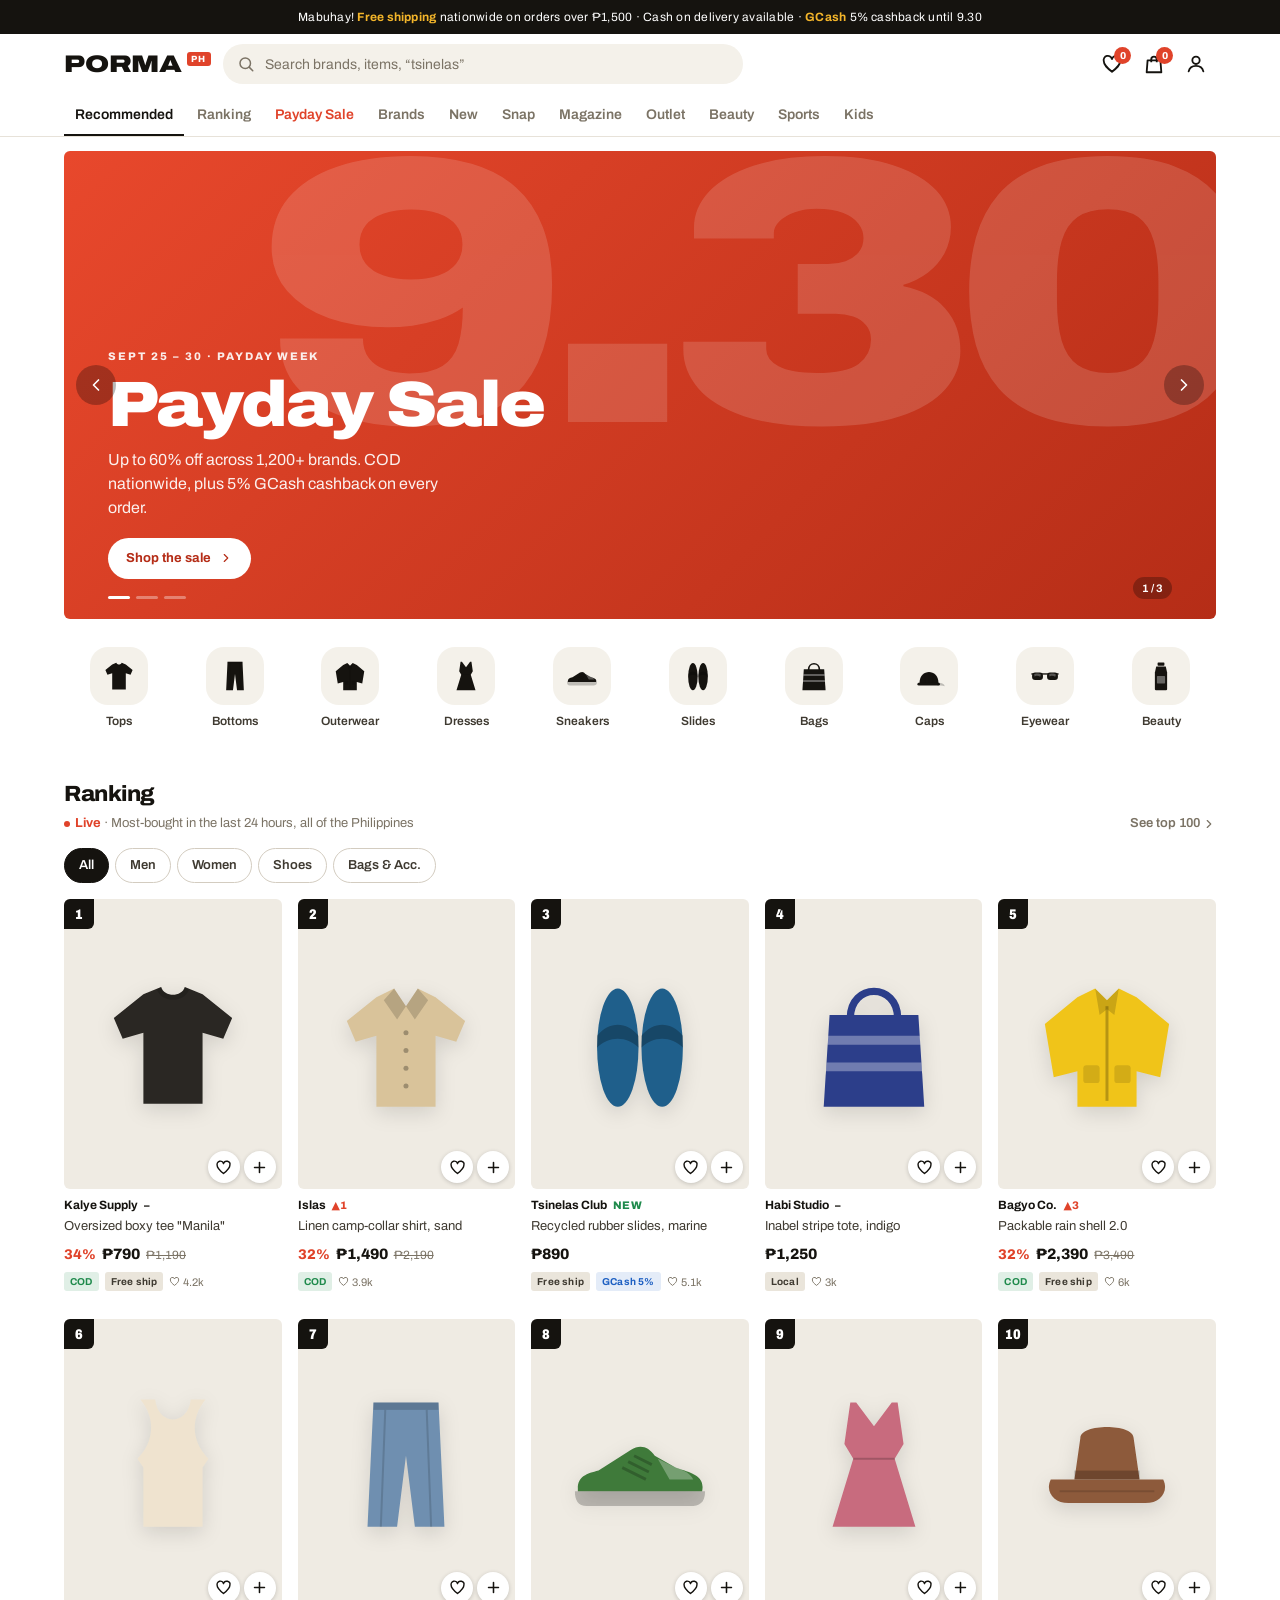
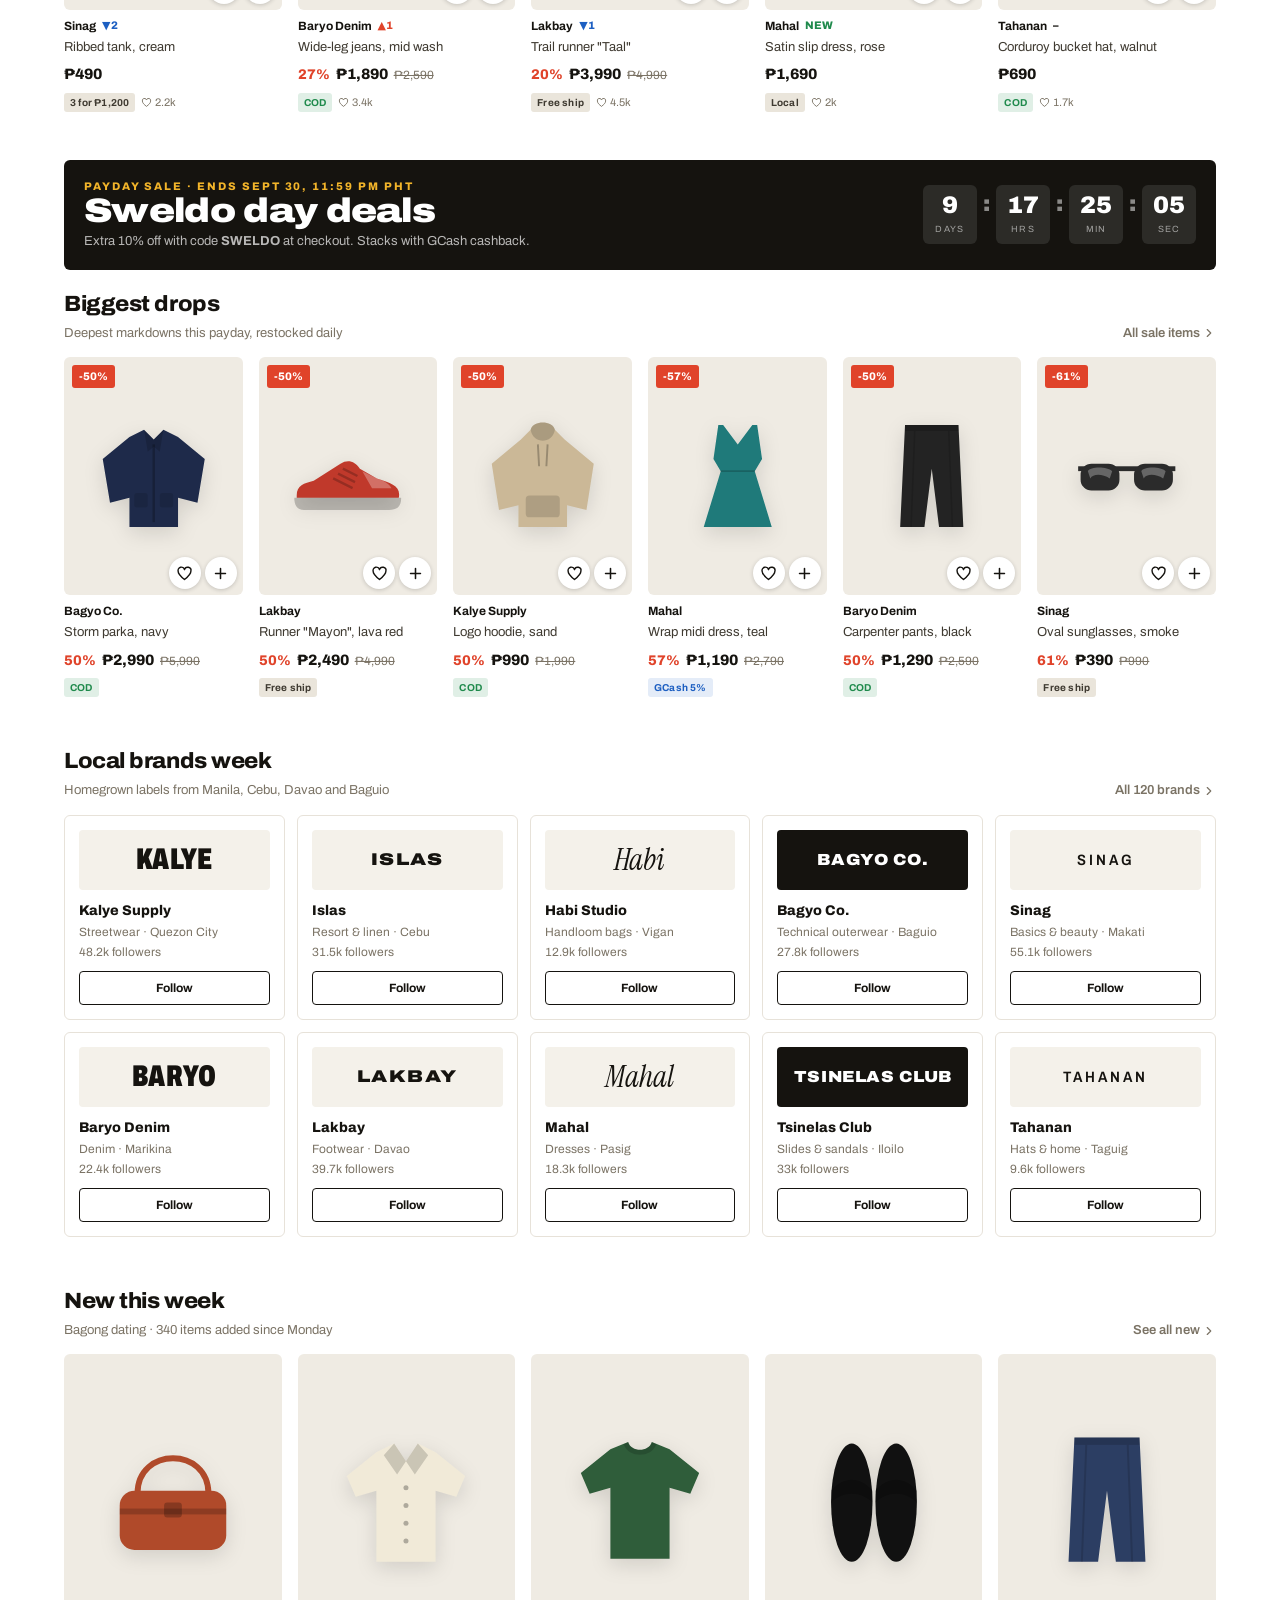
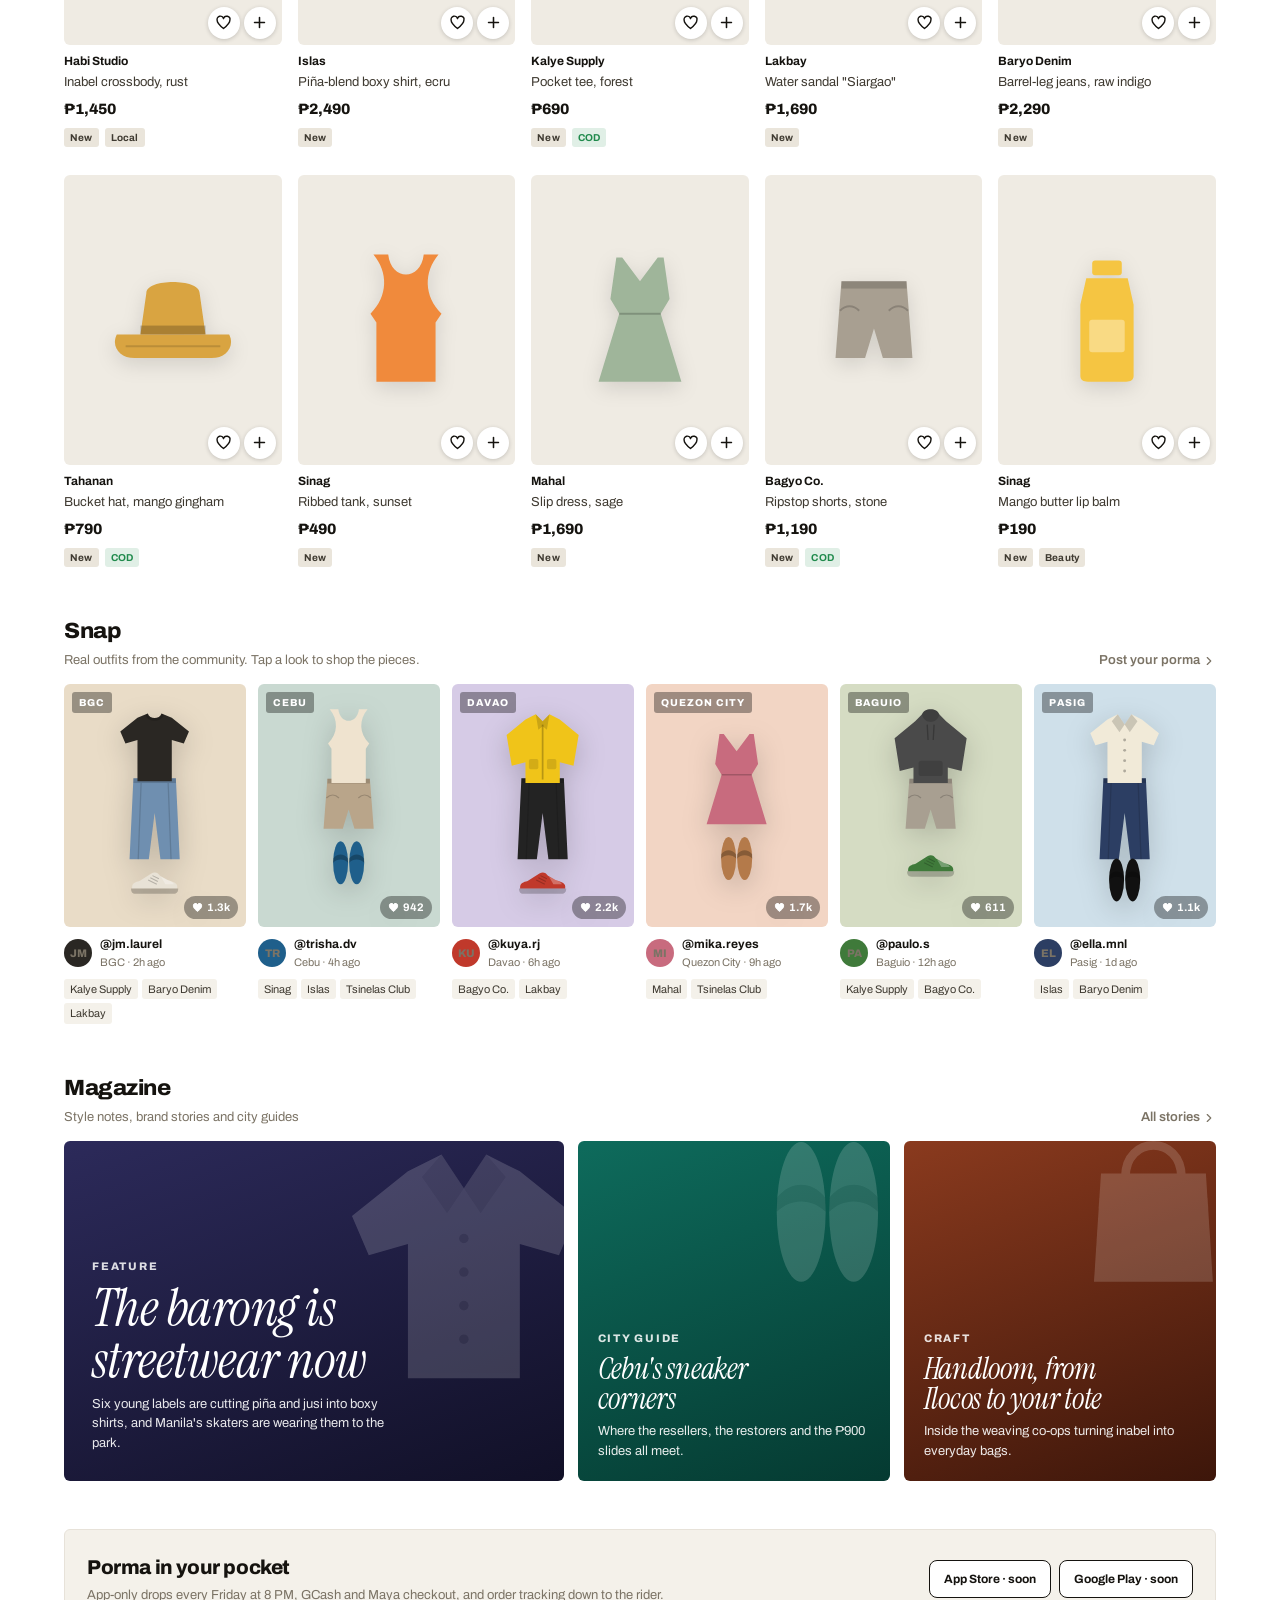
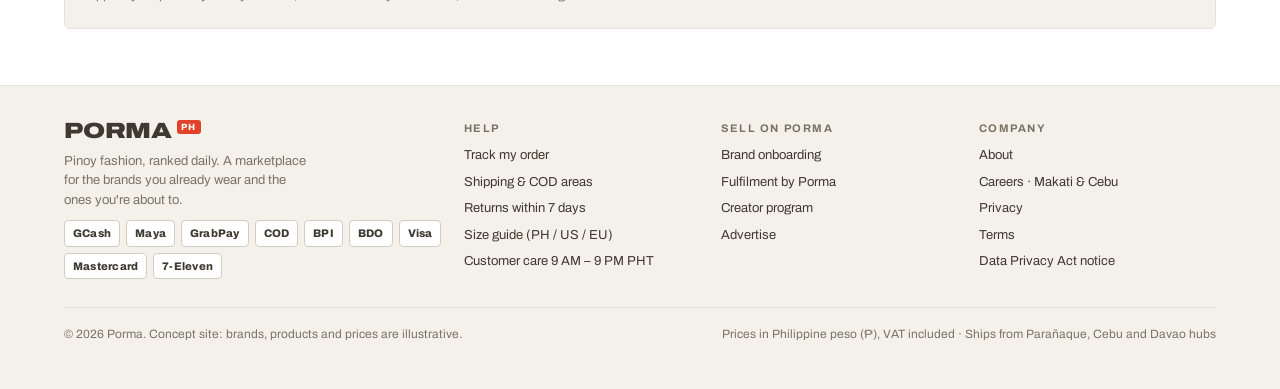
==== musinsa-ph/index.html @ c23445fd "Add Porma PH: Musinsa-style fashion marketplace concept for the Philippines Single-file static site " ====
<!doctype html>
<html lang="en">
<head>
<meta charset="utf-8">
<meta name="viewport" content="width=device-width, initial-scale=1, viewport-fit=cover">
<meta name="description" content="Porma PH: a Musinsa-style fashion marketplace concept for the Philippines. Rankings, payday sale, local brands, Snap community and magazine.">
<title>Porma PH</title>
<link rel="preconnect" href="https://fonts.googleapis.com">
<link rel="preconnect" href="https://fonts.gstatic.com" crossorigin>
<link rel="stylesheet" href="https://fonts.googleapis.com/css2?family=Archivo:ital,wdth,wght@0,62..125,100..900;1,62..125,100..900&family=Instrument+Serif:ital@0;1&display=swap">
<style>
:root{
  --ink:#15130f; --ink-2:#3f3a31; --muted:#7b7365; --line:#e7e2d9; --line-2:#d3ccc0;
  --paper:#ffffff; --surface:#f4f1ea; --surface-2:#eae5db; --tile:#efebe3;
  --accent:#e0432a; --accent-ink:#ffffff; --sun:#f3b52a; --sun-ink:#1a1405;
  --good:#1f8a4c; --link:#1d5fc2;
  --inv-bg:var(--ink); --inv-fg:var(--paper);
  --shadow:0 10px 30px rgba(21,19,15,.08);
  --radius:6px;
}
@media (prefers-color-scheme: dark){
  :root:not([data-theme="light"]){
    color-scheme:dark;
    --ink:#f1ece3; --ink-2:#cfc8bb; --muted:#9d9585; --line:#2b2823; --line-2:#3d3931;
    --paper:#121110; --surface:#1b1916; --surface-2:#26231d; --tile:#25221c;
    --accent:#ff6a50; --accent-ink:#1a0c08; --sun:#f6c14a; --sun-ink:#1a1405;
    --good:#4fc47f; --link:#8ab4ff;
    --shadow:0 10px 30px rgba(0,0,0,.45);
  }
}
:root[data-theme="dark"]{
  color-scheme:dark;
  --ink:#f1ece3; --ink-2:#cfc8bb; --muted:#9d9585; --line:#2b2823; --line-2:#3d3931;
  --paper:#121110; --surface:#1b1916; --surface-2:#26231d; --tile:#25221c;
  --accent:#ff6a50; --accent-ink:#1a0c08; --sun:#f6c14a; --sun-ink:#1a1405;
  --good:#4fc47f; --link:#8ab4ff;
  --shadow:0 10px 30px rgba(0,0,0,.45);
}
html{scroll-behavior:smooth}
@media (prefers-reduced-motion:reduce){html{scroll-behavior:auto}}
*{box-sizing:border-box}
body{margin:0;background:var(--paper);color:var(--ink);font-family:"Archivo",system-ui,-apple-system,"Segoe UI",Roboto,sans-serif;font-size:14px;line-height:1.5;-webkit-font-smoothing:antialiased;padding-bottom:76px}
@media (min-width:769px){body{padding-bottom:0}}
h1,h2,h3,h4{margin:0;text-wrap:balance}
p{margin:0}
a{color:inherit;text-decoration:none}
button{font:inherit;color:inherit;background:none;border:0;padding:0;cursor:pointer;text-align:inherit}
img,svg{max-width:100%}
:focus-visible{outline:2px solid var(--accent);outline-offset:2px}
.wrap{max-width:1200px;margin:0 auto;padding-inline:16px}
@media (min-width:769px){.wrap{padding-inline:24px}}
.sr{position:absolute;width:1px;height:1px;overflow:hidden;clip:rect(0 0 0 0);white-space:nowrap}
.num{font-variant-numeric:tabular-nums}

/* promo + header */
.promo{background:var(--inv-bg);color:var(--inv-fg);font-size:12px;letter-spacing:.02em;text-align:center;padding:8px 16px}
.promo b{color:var(--sun);font-weight:700}
.hdr{position:sticky;top:env(safe-area-inset-top,0px);z-index:50;background:var(--paper);border-bottom:1px solid var(--line)}
.hdr-row{display:flex;align-items:center;gap:12px;height:60px}
.logo{display:inline-flex;align-items:flex-start;gap:5px;font-weight:900;font-stretch:125%;font-size:24px;letter-spacing:-.01em;line-height:1;flex:0 0 auto}
.logo .ph{font-stretch:100%;font-weight:800;font-size:9px;letter-spacing:.16em;background:var(--accent);color:var(--accent-ink);padding:3px 4px 2px;border-radius:3px;line-height:1}
.search{position:relative;flex:1;min-width:0;display:flex;align-items:center;gap:8px;background:var(--surface);border-radius:999px;padding:0 14px;height:40px;max-width:520px;color:var(--muted)}
.search input{flex:1;width:0;border:0;background:transparent;font:inherit;color:var(--ink);min-width:0;outline:none}
.search input::placeholder{color:var(--muted)}
.sug{position:absolute;left:0;right:0;top:46px;background:var(--paper);border:1px solid var(--line);border-radius:12px;box-shadow:var(--shadow);padding:12px;color:var(--ink);z-index:60}
.sug h4{font-size:11px;letter-spacing:.12em;text-transform:uppercase;color:var(--muted);margin-bottom:8px}
.kw{display:flex;flex-wrap:wrap;gap:6px}
.kw button{border:1px solid var(--line-2);border-radius:999px;padding:5px 11px;font-size:12px;font-weight:600}
.kw button:hover{background:var(--surface)}
.hit{display:flex;align-items:center;gap:10px;padding:6px 4px;border-radius:6px;width:100%}
.hit:hover{background:var(--surface)}
.hit i{width:36px;height:36px;border-radius:4px;background:var(--tile);display:grid;place-items:center;flex:0 0 auto}
.hit i svg{width:26px;height:26px}
.hit b{font-size:12px;display:block}
.hit span{font-size:12px;color:var(--muted)}
.hit em{margin-left:auto;font-style:normal;font-weight:800;font-size:13px}
.icons{margin-left:auto;display:flex;gap:2px;flex:0 0 auto}
@media (max-width:480px){.hdr-row{gap:10px}.icon-btn{width:36px}.hide-sm{display:none}}
.icon-btn{position:relative;width:40px;height:40px;display:grid;place-items:center;border-radius:50%}
.icon-btn:hover{background:var(--surface)}
.icon-btn svg{width:22px;height:22px}
.badge{position:absolute;top:3px;right:1px;min-width:17px;height:17px;padding:0 4px;border-radius:9px;background:var(--accent);color:var(--accent-ink);font-size:10px;font-weight:800;display:grid;place-items:center;line-height:1}
.tabs{display:flex;gap:2px;overflow-x:auto;scrollbar-width:none;-webkit-overflow-scrolling:touch;margin-inline:-16px;padding-inline:16px}
.tabs::-webkit-scrollbar{display:none}
.tab{flex:0 0 auto;padding:10px 11px 9px;font-weight:600;font-size:14px;color:var(--muted);border-bottom:2px solid transparent;white-space:nowrap}
.tab:hover{color:var(--ink)}
.tab.on{color:var(--ink);border-color:var(--ink)}
.tab.hot{color:var(--accent)}

/* hero */
.hero{position:relative;overflow:hidden;border-radius:var(--radius);margin-top:14px;aspect-ratio:16/6.5;max-width:100%;background:var(--surface)}
@media (max-width:768px){.hero{aspect-ratio:4/4.6;border-radius:0;margin-inline:-16px;max-width:calc(100% + 32px);margin-top:0}}
.slides{display:flex;height:100%;transition:transform .6s cubic-bezier(.2,.7,.2,1)}
.slide{flex:0 0 100%;position:relative;display:flex;flex-direction:column;justify-content:flex-end;padding:28px;overflow:hidden}
@media (min-width:769px){.slide{padding:40px 44px}}
.slide .eyebrow{font-size:11px;font-weight:800;letter-spacing:.18em;text-transform:uppercase;margin-bottom:10px;opacity:.9}
.slide h2{font-size:clamp(34px,7vw,64px);font-weight:900;font-stretch:112%;letter-spacing:-.03em;line-height:.95;max-width:12ch}
.slide p{margin-top:12px;font-size:clamp(13px,1.6vw,16px);max-width:38ch;opacity:.92}
.slide .cta{display:inline-flex;align-items:center;gap:8px;margin-top:18px;padding:11px 18px;border-radius:999px;font-weight:700;font-size:13px;width:max-content}
.slide .big{position:absolute;right:-.06em;top:-.12em;font-size:clamp(150px,34vw,380px);font-weight:900;font-stretch:125%;letter-spacing:-.06em;line-height:1;opacity:.14;pointer-events:none;user-select:none}
.slide .art{position:absolute;right:-6%;top:50%;transform:translateY(-50%);width:min(52%,420px);opacity:.18;pointer-events:none}
.s1{background:linear-gradient(135deg,#e8482c,#b52d17);color:#fff}
.s1 .cta{background:#fff;color:#b52d17}
.s2{background:linear-gradient(135deg,#123f4d,#071c25);color:#eef6f7}
.s2 .cta{background:#f3b52a;color:#1a1405}
.s3{background:linear-gradient(135deg,#f6bd38,#e9a614);color:#1a1405}
.s3 .cta{background:#1a1405;color:#f6bd38}
.dots{position:absolute;left:28px;bottom:14px;display:flex;gap:6px}
@media (min-width:769px){.dots{left:44px;bottom:20px}}
.dot{width:22px;height:3px;border-radius:2px;background:currentColor;opacity:.35}
.dot.on{opacity:1}
.hero .arrow{position:absolute;top:50%;transform:translateY(-50%);width:40px;height:40px;border-radius:50%;background:rgba(0,0,0,.28);color:#fff;display:none;place-items:center}
.hero .arrow.l{left:12px}.hero .arrow.r{right:12px}
@media (min-width:769px){.hero .arrow{display:grid}}
.counter{position:absolute;right:16px;bottom:14px;font-size:11px;font-weight:700;padding:3px 9px;border-radius:999px;background:rgba(0,0,0,.28);color:#fff}
@media (min-width:769px){.counter{right:44px;bottom:20px}}

/* quick menu */
.quick{display:grid;grid-template-columns:repeat(5,1fr);gap:14px 6px;margin-top:22px;list-style:none;padding:0}
@media (min-width:769px){.quick{grid-template-columns:repeat(10,1fr);margin-top:28px}}
.q{display:flex;flex-direction:column;align-items:center;gap:7px;font-size:12px;font-weight:600;color:var(--ink-2)}
.q i{width:58px;height:58px;border-radius:18px;background:var(--surface);display:grid;place-items:center;color:var(--ink);transition:transform .15s}
.q:hover i{transform:translateY(-2px);background:var(--surface-2)}
.q svg{width:34px;height:34px}

/* sections */
.sec{margin-top:48px;scroll-margin-top:112px}
.sec-h{display:flex;align-items:flex-end;justify-content:space-between;gap:12px;margin-bottom:14px}
.sec-h h2{font-size:22px;font-weight:800;letter-spacing:-.02em;font-stretch:105%}
.sec-h p{margin-top:3px;color:var(--muted);font-size:13px}
.sec-h p .live{display:inline-flex;align-items:center;gap:5px;color:var(--accent);font-weight:700}
.sec-h p .live::before{content:"";width:6px;height:6px;border-radius:50%;background:var(--accent)}
.more{font-size:13px;font-weight:600;color:var(--muted);display:inline-flex;align-items:center;gap:2px;white-space:nowrap}
.more:hover{color:var(--ink)}
.chips{display:flex;gap:6px;overflow-x:auto;scrollbar-width:none;margin-bottom:16px;margin-inline:-16px;padding-inline:16px}
.chips::-webkit-scrollbar{display:none}
.chip{flex:0 0 auto;padding:7px 14px;border:1px solid var(--line-2);border-radius:999px;font-size:13px;font-weight:600;color:var(--ink-2)}
.chip.on{background:var(--ink);color:var(--paper);border-color:var(--ink)}

/* product cards */
.grid{display:grid;grid-template-columns:repeat(2,1fr);gap:22px 12px}
@media (min-width:600px){.grid{grid-template-columns:repeat(3,1fr)}}
@media (min-width:900px){.grid{grid-template-columns:repeat(5,1fr);gap:28px 16px}}
.row{display:flex;gap:12px;overflow-x:auto;scrollbar-width:none;margin-inline:-16px;padding-inline:16px;scroll-snap-type:x mandatory;padding-bottom:4px}
.row::-webkit-scrollbar{display:none}
.row .card{flex:0 0 46%;scroll-snap-align:start}
@media (min-width:600px){.row .card{flex-basis:31%}}
@media (min-width:900px){.row{display:grid;grid-template-columns:repeat(6,1fr);gap:28px 16px;margin:0;padding:0;overflow:visible}.row .card{flex:auto}}
.card{position:relative;display:flex;flex-direction:column;gap:7px;min-width:0}
.thumb{position:relative;aspect-ratio:3/4;max-width:100%;border-radius:var(--radius);background:var(--tile);overflow:hidden;display:grid;place-items:center}
.thumb>svg{width:68%;height:68%;overflow:visible;filter:drop-shadow(0 6px 10px rgba(0,0,0,.12))}
.rank{position:absolute;left:0;top:0;background:var(--ink);color:var(--paper);font-weight:900;font-stretch:80%;font-size:14px;width:30px;height:30px;display:grid;place-items:center;border-bottom-right-radius:var(--radius);z-index:1}
.thumb .acts{position:absolute;right:6px;bottom:6px;display:flex;gap:4px}
.thumb .acts button{width:32px;height:32px;display:grid;place-items:center;border-radius:50%;background:var(--paper);color:var(--ink);box-shadow:0 1px 4px rgba(0,0,0,.18)}
.thumb .acts svg{width:17px;height:17px}
.thumb .acts button.on{color:var(--accent)}
.thumb .acts button.on{--hf:currentColor}
.sale-badge{position:absolute;left:8px;top:8px;background:var(--accent);color:var(--accent-ink);font-size:11px;font-weight:800;padding:3px 7px;border-radius:3px}
.brand{font-size:12px;font-weight:700;display:flex;align-items:center;gap:6px}
.delta{font-size:11px;font-weight:800;letter-spacing:.02em}
.delta.up{color:var(--accent)}.delta.dn{color:var(--link)}.delta.new{color:var(--good)}
.pname{font-size:13px;color:var(--ink-2);line-height:1.35;display:-webkit-box;-webkit-line-clamp:2;-webkit-box-orient:vertical;overflow:hidden;margin-top:-3px}
.price{display:flex;align-items:baseline;gap:6px;flex-wrap:wrap}
.price .off{color:var(--accent);font-weight:800;font-size:14px}
.price .now{font-weight:800;font-size:15px}
.price .was{color:var(--muted);text-decoration:line-through;font-size:12px}
.meta{display:flex;align-items:center;gap:6px;flex-wrap:wrap}
.tag{font-size:10px;font-weight:700;padding:2px 6px;border-radius:3px;background:var(--surface-2);color:var(--ink-2);letter-spacing:.02em}
.tag.cod{background:color-mix(in srgb,var(--good) 14%,var(--paper));color:var(--good)}
.tag.gc{background:color-mix(in srgb,var(--link) 12%,var(--paper));color:var(--link)}
.likes{font-size:11px;color:var(--muted);display:inline-flex;align-items:center;gap:3px}
.likes svg{width:11px;height:11px}

/* payday strip */
.pay{background:var(--inv-bg);color:var(--inv-fg);border-radius:var(--radius);padding:18px 20px;display:flex;flex-wrap:wrap;align-items:center;gap:14px 28px;margin-bottom:18px}
.pay .kicker{font-size:11px;font-weight:800;letter-spacing:.18em;text-transform:uppercase;color:var(--sun)}
.pay h2{font-size:clamp(26px,4vw,34px);font-weight:900;font-stretch:118%;letter-spacing:-.02em;line-height:1}
.pay p{color:color-mix(in srgb,var(--inv-fg) 70%,var(--inv-bg));font-size:13px;margin-top:4px}
.cd{display:flex;gap:6px;margin-left:auto;align-items:flex-start}
.cd div{min-width:54px;text-align:center;background:color-mix(in srgb,var(--inv-fg) 10%,var(--inv-bg));border-radius:6px;padding:8px 4px 6px}
.cd b{display:block;font-size:24px;font-weight:900;font-variant-numeric:tabular-nums;line-height:1}
.cd span{font-size:9px;letter-spacing:.14em;text-transform:uppercase;color:color-mix(in srgb,var(--inv-fg) 60%,var(--inv-bg))}
.cd i{font-style:normal;font-size:22px;font-weight:900;line-height:38px;opacity:.5}

/* brands */
.brands{display:grid;grid-template-columns:repeat(2,1fr);gap:12px}
@media (min-width:600px){.brands{grid-template-columns:repeat(3,1fr)}}
@media (min-width:900px){.brands{grid-template-columns:repeat(5,1fr)}}
.bcard{border:1px solid var(--line);border-radius:var(--radius);padding:14px;display:flex;flex-direction:column;gap:10px;min-width:0}
.mark{height:60px;display:flex;align-items:center;justify-content:center;background:var(--surface);border-radius:4px;font-size:20px;font-weight:900;letter-spacing:-.01em;overflow:hidden;padding:0 8px;white-space:nowrap}
.mark.wide{font-stretch:125%;letter-spacing:.08em;font-size:17px}
.mark.narrow{font-stretch:68%;font-size:30px;letter-spacing:.01em}
.mark.serif{font-family:"Instrument Serif",Georgia,serif;font-style:italic;font-weight:400;font-size:30px;letter-spacing:0}
.mark.mono{font-stretch:88%;font-weight:600;font-size:15px;letter-spacing:.2em;text-transform:uppercase}
.mark.box{background:var(--ink);color:var(--paper);font-stretch:110%;font-size:16px;letter-spacing:.04em}
.bcard h3{font-size:14px;font-weight:800}
.bcard p{font-size:12px;color:var(--muted);margin-top:2px}
.follow{border:1px solid var(--ink);border-radius:4px;padding:7px 0;font-weight:700;font-size:12px;text-align:center;margin-top:auto}
.follow.on{background:var(--ink);color:var(--paper)}

/* snap */
.snaps{display:flex;gap:12px;overflow-x:auto;scrollbar-width:none;margin-inline:-16px;padding-inline:16px;scroll-snap-type:x mandatory;padding-bottom:4px}
.snaps::-webkit-scrollbar{display:none}
.snap{flex:0 0 58%;scroll-snap-align:start;display:flex;flex-direction:column;gap:8px;min-width:0}
@media (min-width:600px){.snap{flex-basis:31%}}
@media (min-width:900px){.snaps{display:grid;grid-template-columns:repeat(6,1fr);overflow:visible;margin:0;padding:0}.snap{flex:auto}}
.look{aspect-ratio:3/4;max-width:100%;border-radius:var(--radius);display:grid;place-items:center;position:relative;overflow:hidden}
.look svg{height:84%;width:auto;filter:drop-shadow(0 8px 14px rgba(0,0,0,.18))}
.look .city{position:absolute;left:8px;top:8px;font-size:10px;font-weight:800;letter-spacing:.1em;text-transform:uppercase;padding:3px 7px;border-radius:3px;background:rgba(0,0,0,.35);color:#fff}
.look .hearts{position:absolute;right:8px;bottom:8px;font-size:11px;font-weight:700;padding:3px 8px;border-radius:999px;background:rgba(0,0,0,.35);color:#fff;display:inline-flex;align-items:center;gap:4px}
.look .hearts{--hf:#fff}
.look .hearts svg{width:11px;height:11px}
.who{display:flex;align-items:center;gap:8px;font-size:12px;min-width:0}
.who b{display:block;font-size:12px;white-space:nowrap;overflow:hidden;text-overflow:ellipsis}
.who span{color:var(--muted);font-size:11px}
.avatar{width:28px;height:28px;border-radius:50%;display:grid;place-items:center;font-weight:800;font-size:11px;color:#fff;flex:0 0 auto}
.wear{font-size:11px;color:var(--ink-2);display:flex;flex-wrap:wrap;gap:4px}
.wear span{background:var(--surface);padding:2px 6px;border-radius:3px}

/* magazine */
.mag{display:grid;gap:14px}
@media (min-width:769px){.mag{grid-template-columns:1.6fr 1fr 1fr}}
.story{position:relative;border-radius:var(--radius);overflow:hidden;min-height:230px;display:flex;flex-direction:column;justify-content:flex-end;padding:20px;color:#fff;isolation:isolate}
@media (min-width:769px){.story.lead{min-height:340px;padding:28px}}
.story .kicker{font-size:11px;letter-spacing:.16em;text-transform:uppercase;font-weight:800;opacity:.85;margin-bottom:8px}
.story h3{font-family:"Instrument Serif",Georgia,serif;font-weight:400;font-style:italic;font-size:30px;line-height:1;letter-spacing:-.01em;max-width:16ch}
.story.lead h3{font-size:clamp(34px,4.4vw,52px)}
.story p{margin-top:8px;font-size:13px;opacity:.9;max-width:44ch}
.story .art{position:absolute;right:-8%;top:-6%;width:56%;opacity:.16;z-index:-1}
.m1{background:linear-gradient(160deg,#2c2a5a,#111027)}
.m2{background:linear-gradient(160deg,#0e6b5c,#053a31)}
.m3{background:linear-gradient(160deg,#8a3a1e,#3d160a)}

/* app strip */
.app{margin-top:48px;border:1px solid var(--line);border-radius:var(--radius);padding:22px;display:flex;flex-wrap:wrap;align-items:center;gap:16px 28px;background:var(--surface)}
.app h2{font-size:20px;font-weight:800;letter-spacing:-.02em}
.app p{color:var(--muted);font-size:13px;margin-top:4px}
.app .stores{display:flex;gap:8px;margin-left:auto;flex-wrap:wrap}
.store{border:1px solid var(--ink);border-radius:8px;padding:9px 14px;font-weight:700;font-size:12px;display:inline-flex;align-items:center;gap:8px;background:var(--paper)}

/* footer */
footer{margin-top:56px;border-top:1px solid var(--line);background:var(--surface);padding-block:34px 44px;font-size:13px;color:var(--ink-2)}
.f-grid{display:grid;gap:26px 20px;grid-template-columns:1fr 1fr}
@media (min-width:769px){.f-grid{grid-template-columns:1.6fr 1fr 1fr 1fr}}
.f-grid h4{font-size:11px;letter-spacing:.14em;text-transform:uppercase;color:var(--muted);margin-bottom:10px}
.f-grid ul{list-style:none;margin:0;padding:0;display:flex;flex-direction:column;gap:7px}
.f-grid a:hover{text-decoration:underline}
.f-about{grid-column:1/-1}
@media (min-width:769px){.f-about{grid-column:auto}}
.f-about .logo{font-size:22px;margin-bottom:10px}
.f-about p{max-width:36ch;color:var(--muted)}
.pms{display:flex;flex-wrap:wrap;gap:6px;margin-top:10px}
.pm{border:1px solid var(--line-2);border-radius:4px;padding:4px 8px;font-size:11px;font-weight:800;background:var(--paper);letter-spacing:.02em}
.legal{margin-top:28px;padding-top:16px;border-top:1px solid var(--line);color:var(--muted);font-size:12px;line-height:1.7;display:flex;flex-wrap:wrap;gap:6px 18px;justify-content:space-between}

/* mobile tab bar + toast */
.tabbar{position:fixed;left:0;right:0;bottom:0;z-index:60;background:var(--paper);border-top:1px solid var(--line);display:grid;grid-template-columns:repeat(5,1fr);padding-bottom:env(safe-area-inset-bottom,0px)}
.tabbar a{display:flex;flex-direction:column;align-items:center;gap:3px;padding:9px 0 7px;font-size:10px;font-weight:600;color:var(--muted)}
.tabbar a.on{color:var(--ink)}
.tabbar svg{width:22px;height:22px}
@media (min-width:769px){.tabbar{display:none}}
.toast{position:fixed;left:50%;bottom:calc(88px + env(safe-area-inset-bottom,0px));transform:translate(-50%,10px);background:var(--inv-bg);color:var(--inv-fg);padding:10px 16px;border-radius:999px;font-size:13px;font-weight:600;opacity:0;transition:opacity .25s,transform .25s;pointer-events:none;z-index:70;white-space:nowrap;max-width:calc(100vw - 32px)}
.toast.show{opacity:1;transform:translate(-50%,0)}
@media (min-width:769px){.toast{bottom:32px}}
@media (prefers-reduced-motion:reduce){.slides,.toast,.q i{transition:none}}
</style>
</head>
<body>
<svg width="0" height="0" style="position:absolute" aria-hidden="true">
  <symbol id="s-tee" viewBox="0 0 100 100"><path fill="currentColor" d="M30 16 L42 11 C44 18 56 18 58 11 L70 16 L90 32 L84 46 L70 42 L70 90 L30 90 L30 42 L16 46 L10 32 Z"/><path fill="rgba(0,0,0,.16)" d="M42 11 C44 18 56 18 58 11 L61 12.5 C58 22 42 22 39 12.5 Z"/></symbol>
  <symbol id="s-tank" viewBox="0 0 100 100"><path fill="currentColor" d="M28 6 L38 6 C40 24 60 24 62 6 L72 6 C62 18 62 34 74 46 L70 52 L70 92 L30 92 L30 52 L26 46 C38 34 38 18 28 6 Z"/></symbol>
  <symbol id="s-shirt" viewBox="0 0 100 100"><path fill="currentColor" d="M30 18 L42 12 L50 24 L58 12 L70 18 L90 34 L84 48 L70 44 L70 92 L30 92 L30 44 L16 48 L10 34 Z"/><path fill="rgba(0,0,0,.16)" d="M42 12 L50 24 L44 33 L35 20 Z M58 12 L50 24 L56 33 L65 20 Z"/><g fill="rgba(0,0,0,.28)"><circle cx="50" cy="42" r="1.7"/><circle cx="50" cy="54" r="1.7"/><circle cx="50" cy="66" r="1.7"/><circle cx="50" cy="78" r="1.7"/></g></symbol>
  <symbol id="s-hoodie" viewBox="0 0 100 100"><path fill="currentColor" d="M32 20 L40 12 C42 4 58 4 60 12 L68 20 L92 40 L86 78 L70 74 L70 92 L30 92 L30 74 L14 78 L8 40 Z"/><path fill="rgba(0,0,0,.16)" d="M40 12 C42 4 58 4 60 12 C58 24 42 24 40 12 Z"/><rect fill="rgba(0,0,0,.14)" x="36" y="66" width="28" height="18" rx="3"/><path stroke="rgba(0,0,0,.25)" stroke-width="1.6" fill="none" d="M46 24 L47 42 M54 24 L53 42"/></symbol>
  <symbol id="s-jacket" viewBox="0 0 100 100"><path fill="currentColor" d="M30 18 L42 12 L50 20 L58 12 L70 18 L92 36 L86 72 L70 68 L70 92 L30 92 L30 68 L14 72 L8 36 Z"/><path fill="rgba(0,0,0,.16)" d="M42 12 L50 20 L58 12 L55 30 L50 26 L45 30 Z"/><rect fill="rgba(0,0,0,.24)" x="49" y="24" width="2" height="64"/><rect fill="rgba(0,0,0,.12)" x="34" y="64" width="11" height="12" rx="2"/><rect fill="rgba(0,0,0,.12)" x="55" y="64" width="11" height="12" rx="2"/></symbol>
  <symbol id="s-pants" viewBox="0 0 100 100"><path fill="currentColor" d="M28 8 L72 8 L76 92 L56 92 L50 44 L44 92 L24 92 Z"/><rect fill="rgba(0,0,0,.16)" x="28" y="8" width="44" height="5"/><path stroke="rgba(0,0,0,.14)" stroke-width="1.4" fill="none" d="M36 13 L33 92 M64 13 L67 92"/></symbol>
  <symbol id="s-shorts" viewBox="0 0 100 100"><path fill="currentColor" d="M28 24 L72 24 L76 76 L56 76 L50 56 L44 76 L24 76 Z"/><rect fill="rgba(0,0,0,.16)" x="28" y="24" width="44" height="5"/><path stroke="rgba(0,0,0,.18)" stroke-width="1.4" fill="none" d="M27 44 C31 40 36 40 40 44 M73 44 C69 40 64 40 60 44"/></symbol>
  <symbol id="s-dress" viewBox="0 0 100 100"><path fill="currentColor" d="M34 8 L38 8 L50 24 L62 8 L66 8 L70 36 L64 46 L78 92 L22 92 L36 46 L30 36 Z"/><path stroke="rgba(0,0,0,.2)" stroke-width="1.4" fill="none" d="M36 46 L64 46"/></symbol>
  <symbol id="s-sneaker" viewBox="0 0 100 100"><path fill="currentColor" d="M8 66 C8 58 14 56 22 54 L44 40 C50 36 56 38 60 44 L74 52 C86 56 94 58 92 68 L8 68 Z"/><path fill="rgba(0,0,0,.22)" d="M6 68 L94 68 C94 76 90 78 84 78 L14 78 C8 78 6 74 6 68 Z"/><path stroke="rgba(0,0,0,.22)" stroke-width="2" fill="none" d="M46 44 L58 50 M42 48 L56 55 M38 52 L54 60"/><path fill="rgba(255,255,255,.28)" d="M62 46 L74 52 C80 54 84 56 86 60 L70 60 Z"/></symbol>
  <symbol id="s-slides" viewBox="0 0 100 100"><ellipse fill="currentColor" cx="35" cy="52" rx="14" ry="40"/><ellipse fill="currentColor" cx="65" cy="52" rx="14" ry="40"/><path fill="rgba(0,0,0,.26)" d="M21 44 C29 34 41 34 49 44 L49 52 C41 44 29 44 21 52 Z M51 44 C59 34 71 34 79 44 L79 52 C71 44 59 44 51 52 Z"/></symbol>
  <symbol id="s-cap" viewBox="0 0 100 100"><path fill="currentColor" d="M22 72 C22 48 36 38 50 38 C64 38 78 48 78 72 Z"/><rect fill="currentColor" x="16" y="70" width="66" height="8" rx="4"/><path fill="rgba(0,0,0,.22)" d="M76 70 C88 70 96 74 96 80 C88 78 82 78 74 78 Z"/><path stroke="rgba(0,0,0,.16)" stroke-width="1.4" fill="none" d="M50 38 L50 70 M36 42 L40 70 M64 42 L60 70"/></symbol>
  <symbol id="s-bucket" viewBox="0 0 100 100"><path fill="currentColor" d="M32 32 C32 22 68 22 68 32 L72 60 L28 60 Z"/><path fill="currentColor" d="M12 60 L88 60 C92 68 86 76 76 76 L24 76 C14 76 8 68 12 60 Z"/><rect fill="rgba(0,0,0,.22)" x="28" y="54" width="44" height="6"/><path stroke="rgba(0,0,0,.14)" stroke-width="1.4" fill="none" d="M18 68 L82 68"/></symbol>
  <symbol id="s-tote" viewBox="0 0 100 100"><path stroke="currentColor" stroke-width="5" fill="none" d="M34 32 C34 8 66 8 66 32"/><path fill="currentColor" d="M20 30 L80 30 L84 92 L16 92 Z"/><path fill="rgba(255,255,255,.32)" d="M19 44 L81 44 L81.5 50 L18.5 50 Z M18 62 L82 62 L82.5 68 L17.5 68 Z"/></symbol>
  <symbol id="s-sling" viewBox="0 0 100 100"><path stroke="currentColor" stroke-width="4" fill="none" d="M26 46 C26 14 74 14 74 46"/><rect fill="currentColor" x="14" y="44" width="72" height="40" rx="10"/><rect fill="rgba(0,0,0,.2)" x="14" y="56" width="72" height="4"/><rect fill="rgba(0,0,0,.24)" x="44" y="52" width="12" height="10" rx="2"/></symbol>
  <symbol id="s-shades" viewBox="0 0 100 100"><rect fill="currentColor" x="10" y="42" width="80" height="4"/><rect fill="currentColor" x="12" y="40" width="32" height="22" rx="9"/><rect fill="currentColor" x="56" y="40" width="32" height="22" rx="9"/><path fill="rgba(255,255,255,.28)" d="M18 46 C20 42 34 42 38 46 L36 52 C30 48 22 48 20 52 Z M62 46 C64 42 78 42 82 46 L80 52 C74 48 66 48 64 52 Z"/></symbol>
  <symbol id="s-bottle" viewBox="0 0 100 100"><rect fill="currentColor" x="40" y="10" width="20" height="10" rx="2"/><path fill="currentColor" d="M36 22 L64 22 L68 40 L68 88 C68 91 66 92 63 92 L37 92 C34 92 32 91 32 88 L32 40 Z"/><rect fill="rgba(255,255,255,.35)" x="38" y="50" width="24" height="22" rx="2"/></symbol>
  <symbol id="i-search" viewBox="0 0 24 24"><circle cx="11" cy="11" r="7" fill="none" stroke="currentColor" stroke-width="2"/><path d="M16.5 16.5 L21 21" stroke="currentColor" stroke-width="2" stroke-linecap="round"/></symbol>
  <symbol id="i-heart" viewBox="0 0 24 24"><path fill="var(--hf,none)" stroke="currentColor" stroke-width="2" stroke-linejoin="round" d="M12 20.5 C7 16.5 3 13.2 3 8.8 A4.3 4.3 0 0 1 12 6.6 A4.3 4.3 0 0 1 21 8.8 C21 13.2 17 16.5 12 20.5 Z"/></symbol>
  <symbol id="i-bag" viewBox="0 0 24 24"><path fill="none" stroke="currentColor" stroke-width="2" stroke-linejoin="round" d="M5 8 H19 L20 21 H4 Z"/><path fill="none" stroke="currentColor" stroke-width="2" d="M9 10 V7 A3 3 0 0 1 15 7 V10"/></symbol>
  <symbol id="i-user" viewBox="0 0 24 24"><circle cx="12" cy="8" r="4" fill="none" stroke="currentColor" stroke-width="2"/><path fill="none" stroke="currentColor" stroke-width="2" stroke-linecap="round" d="M4 20 C5 15.5 8 14 12 14 C16 14 19 15.5 20 20"/></symbol>
  <symbol id="i-home" viewBox="0 0 24 24"><path fill="none" stroke="currentColor" stroke-width="2" stroke-linejoin="round" d="M3 11 L12 3 L21 11 V21 H14 V15 H10 V21 H3 Z"/></symbol>
  <symbol id="i-grid" viewBox="0 0 24 24"><g fill="none" stroke="currentColor" stroke-width="2"><rect x="3" y="3" width="7" height="7" rx="1.5"/><rect x="14" y="3" width="7" height="7" rx="1.5"/><rect x="3" y="14" width="7" height="7" rx="1.5"/><rect x="14" y="14" width="7" height="7" rx="1.5"/></g></symbol>
  <symbol id="i-snap" viewBox="0 0 24 24"><rect x="3" y="5" width="18" height="15" rx="2.5" fill="none" stroke="currentColor" stroke-width="2"/><circle cx="12" cy="12.5" r="3.5" fill="none" stroke="currentColor" stroke-width="2"/><path d="M8 5 L9.5 3 H14.5 L16 5" fill="none" stroke="currentColor" stroke-width="2"/></symbol>
  <symbol id="i-chev" viewBox="0 0 24 24"><path fill="none" stroke="currentColor" stroke-width="2" stroke-linecap="round" stroke-linejoin="round" d="M9 6 L15 12 L9 18"/></symbol>
  <symbol id="i-plus" viewBox="0 0 24 24"><path stroke="currentColor" stroke-width="2.2" stroke-linecap="round" d="M12 5 V19 M5 12 H19"/></symbol>
</svg>

<div class="promo">Mabuhay! <b>Free shipping</b> nationwide on orders over ₱1,500 <span class="hide-sm">· Cash on delivery available</span> · <b>GCash</b> 5% cashback until 9.30</div>

<header class="hdr">
  <div class="wrap">
    <div class="hdr-row">
      <a class="logo" href="#top" aria-label="Porma PH home">PORMA<span class="ph">PH</span></a>
      <div class="search" role="search">
        <svg width="18" height="18" aria-hidden="true"><use href="#i-search"/></svg>
        <input id="q" type="search" placeholder="Search brands, items, “tsinelas”" autocomplete="off" aria-label="Search">
        <div class="sug" id="sug" hidden></div>
      </div>
      <div class="icons">
        <button class="icon-btn" id="likeBtn" aria-label="Liked items"><svg aria-hidden="true"><use href="#i-heart"/></svg><span class="badge num" id="likeCount" hidden>0</span></button>
        <button class="icon-btn" id="bagBtn" aria-label="Shopping bag"><svg aria-hidden="true"><use href="#i-bag"/></svg><span class="badge num" id="bagCount" hidden>0</span></button>
        <button class="icon-btn" id="userBtn" aria-label="My account"><svg aria-hidden="true"><use href="#i-user"/></svg></button>
      </div>
    </div>
    <nav class="tabs" aria-label="Sections" id="tabs">
      <a class="tab on" href="#top">Recommended</a>
      <a class="tab" href="#ranking">Ranking</a>
      <a class="tab hot" href="#sale">Payday Sale</a>
      <a class="tab" href="#brands">Brands</a>
      <a class="tab" href="#new">New</a>
      <a class="tab" href="#snap">Snap</a>
      <a class="tab" href="#magazine">Magazine</a>
      <a class="tab" href="#sale">Outlet</a>
      <a class="tab" href="#new">Beauty</a>
      <a class="tab" href="#new">Sports</a>
      <a class="tab" href="#new">Kids</a>
    </nav>
  </div>
</header>

<main class="wrap" id="top">
  <section class="hero" id="hero" aria-roledescription="carousel" aria-label="Featured">
    <div class="slides" id="slides">
      <div class="slide s1" role="group" aria-label="1 of 3">
        <div class="big" aria-hidden="true">9.30</div>
        <div class="eyebrow">Sept 25 – 30 · Payday week</div>
        <h2>Payday Sale</h2>
        <p>Up to 60% off across 1,200+ brands. COD nationwide, plus 5% GCash cashback on every order.</p>
        <a class="cta" href="#sale">Shop the sale <svg width="14" height="14" aria-hidden="true"><use href="#i-chev"/></svg></a>
      </div>
      <div class="slide s2" role="group" aria-label="2 of 3">
        <svg class="art" viewBox="0 0 100 100" aria-hidden="true" style="color:#fff"><use href="#s-jacket"/></svg>
        <div class="eyebrow">The tag-ulan edit</div>
        <h2>Rain-proof your commute</h2>
        <p>Packable shells, quick-dry tees and slides that shrug off a flooded EDSA. Picked for the monsoon months.</p>
        <a class="cta" href="#new">See the edit <svg width="14" height="14" aria-hidden="true"><use href="#i-chev"/></svg></a>
      </div>
      <div class="slide s3" role="group" aria-label="3 of 3">
        <div class="big" aria-hidden="true">PH</div>
        <div class="eyebrow">Local Brands Week</div>
        <h2>Made in Manila, Cebu &amp; Davao</h2>
        <p>120 homegrown labels, one checkout. Free returns on every local brand order this week.</p>
        <a class="cta" href="#brands">Meet the brands <svg width="14" height="14" aria-hidden="true"><use href="#i-chev"/></svg></a>
      </div>
    </div>
    <button class="arrow l" id="prev" aria-label="Previous slide"><svg width="20" height="20" style="transform:scaleX(-1)" aria-hidden="true"><use href="#i-chev"/></svg></button>
    <button class="arrow r" id="next" aria-label="Next slide"><svg width="20" height="20" aria-hidden="true"><use href="#i-chev"/></svg></button>
    <div class="dots" id="dots" style="color:#fff"></div>
    <div class="counter num" id="counter">1 / 3</div>
  </section>

  <ul class="quick" aria-label="Categories">
    <li><a class="q" href="#ranking"><i><svg aria-hidden="true"><use href="#s-tee"/></svg></i>Tops</a></li>
    <li><a class="q" href="#ranking"><i><svg aria-hidden="true"><use href="#s-pants"/></svg></i>Bottoms</a></li>
    <li><a class="q" href="#new"><i><svg aria-hidden="true"><use href="#s-jacket"/></svg></i>Outerwear</a></li>
    <li><a class="q" href="#new"><i><svg aria-hidden="true"><use href="#s-dress"/></svg></i>Dresses</a></li>
    <li><a class="q" href="#ranking"><i><svg aria-hidden="true"><use href="#s-sneaker"/></svg></i>Sneakers</a></li>
    <li><a class="q" href="#sale"><i><svg aria-hidden="true"><use href="#s-slides"/></svg></i>Slides</a></li>
    <li><a class="q" href="#ranking"><i><svg aria-hidden="true"><use href="#s-tote"/></svg></i>Bags</a></li>
    <li><a class="q" href="#new"><i><svg aria-hidden="true"><use href="#s-cap"/></svg></i>Caps</a></li>
    <li><a class="q" href="#new"><i><svg aria-hidden="true"><use href="#s-shades"/></svg></i>Eyewear</a></li>
    <li><a class="q" href="#new"><i><svg aria-hidden="true"><use href="#s-bottle"/></svg></i>Beauty</a></li>
  </ul>

  <section class="sec" id="ranking">
    <div class="sec-h">
      <div><h2>Ranking</h2><p><span class="live">Live</span> · Most-bought in the last 24 hours, all of the Philippines</p></div>
      <a class="more" href="#ranking">See top 100 <svg width="14" height="14" aria-hidden="true"><use href="#i-chev"/></svg></a>
    </div>
    <div class="chips" id="rankChips" role="tablist" aria-label="Ranking category">
      <button class="chip on" role="tab" aria-selected="true" data-cat="all">All</button>
      <button class="chip" role="tab" aria-selected="false" data-cat="men">Men</button>
      <button class="chip" role="tab" aria-selected="false" data-cat="women">Women</button>
      <button class="chip" role="tab" aria-selected="false" data-cat="shoes">Shoes</button>
      <button class="chip" role="tab" aria-selected="false" data-cat="bags">Bags &amp; Acc.</button>
    </div>
    <div class="grid" id="rankGrid"></div>
  </section>

  <section class="sec" id="sale">
    <div class="pay">
      <div>
        <div class="kicker">Payday Sale · ends Sept 30, 11:59 PM PHT</div>
        <h2>Sweldo day deals</h2>
        <p>Extra 10% off with code <b>SWELDO</b> at checkout. Stacks with GCash cashback.</p>
      </div>
      <div class="cd" id="cd" aria-live="off">
        <div><b class="num" id="cdD">0</b><span>days</span></div><i>:</i>
        <div><b class="num" id="cdH">00</b><span>hrs</span></div><i>:</i>
        <div><b class="num" id="cdM">00</b><span>min</span></div><i>:</i>
        <div><b class="num" id="cdS">00</b><span>sec</span></div>
      </div>
    </div>
    <div class="sec-h">
      <div><h2>Biggest drops</h2><p>Deepest markdowns this payday, restocked daily</p></div>
      <a class="more" href="#sale">All sale items <svg width="14" height="14" aria-hidden="true"><use href="#i-chev"/></svg></a>
    </div>
    <div class="row" id="saleRow"></div>
  </section>

  <section class="sec" id="brands">
    <div class="sec-h">
      <div><h2>Local brands week</h2><p>Homegrown labels from Manila, Cebu, Davao and Baguio</p></div>
      <a class="more" href="#brands">All 120 brands <svg width="14" height="14" aria-hidden="true"><use href="#i-chev"/></svg></a>
    </div>
    <div class="brands" id="brandGrid"></div>
  </section>

  <section class="sec" id="new">
    <div class="sec-h">
      <div><h2>New this week</h2><p>Bagong dating · 340 items added since Monday</p></div>
      <a class="more" href="#new">See all new <svg width="14" height="14" aria-hidden="true"><use href="#i-chev"/></svg></a>
    </div>
    <div class="grid" id="newGrid"></div>
  </section>

  <section class="sec" id="snap">
    <div class="sec-h">
      <div><h2>Snap</h2><p>Real outfits from the community. Tap a look to shop the pieces.</p></div>
      <a class="more" href="#snap">Post your porma <svg width="14" height="14" aria-hidden="true"><use href="#i-chev"/></svg></a>
    </div>
    <div class="snaps" id="snapRow"></div>
  </section>

  <section class="sec" id="magazine">
    <div class="sec-h">
      <div><h2>Magazine</h2><p>Style notes, brand stories and city guides</p></div>
      <a class="more" href="#magazine">All stories <svg width="14" height="14" aria-hidden="true"><use href="#i-chev"/></svg></a>
    </div>
    <div class="mag">
      <a class="story lead m1" href="#magazine">
        <svg class="art" viewBox="0 0 100 100" aria-hidden="true" style="color:#fff"><use href="#s-shirt"/></svg>
        <div class="kicker">Feature</div>
        <h3>The barong is streetwear now</h3>
        <p>Six young labels are cutting piña and jusi into boxy shirts, and Manila's skaters are wearing them to the park.</p>
      </a>
      <a class="story m2" href="#magazine">
        <svg class="art" viewBox="0 0 100 100" aria-hidden="true" style="color:#fff"><use href="#s-slides"/></svg>
        <div class="kicker">City guide</div>
        <h3>Cebu's sneaker corners</h3>
        <p>Where the resellers, the restorers and the ₱900 slides all meet.</p>
      </a>
      <a class="story m3" href="#magazine">
        <svg class="art" viewBox="0 0 100 100" aria-hidden="true" style="color:#fff"><use href="#s-tote"/></svg>
        <div class="kicker">Craft</div>
        <h3>Handloom, from Ilocos to your tote</h3>
        <p>Inside the weaving co-ops turning inabel into everyday bags.</p>
      </a>
    </div>
  </section>

  <section class="app">
    <div>
      <h2>Porma in your pocket</h2>
      <p>App-only drops every Friday at 8 PM, GCash and Maya checkout, and order tracking down to the rider.</p>
    </div>
    <div class="stores">
      <span class="store">App Store · soon</span>
      <span class="store">Google Play · soon</span>
    </div>
  </section>
</main>

<footer>
  <div class="wrap">
    <div class="f-grid">
      <div class="f-about">
        <div class="logo">PORMA<span class="ph">PH</span></div>
        <p>Pinoy fashion, ranked daily. A marketplace for the brands you already wear and the ones you're about to.</p>
        <div class="pms" aria-label="Payment methods">
          <span class="pm">GCash</span><span class="pm">Maya</span><span class="pm">GrabPay</span><span class="pm">COD</span><span class="pm">BPI</span><span class="pm">BDO</span><span class="pm">Visa</span><span class="pm">Mastercard</span><span class="pm">7-Eleven</span>
        </div>
      </div>
      <div>
        <h4>Help</h4>
        <ul><li><a href="#top">Track my order</a></li><li><a href="#top">Shipping &amp; COD areas</a></li><li><a href="#top">Returns within 7 days</a></li><li><a href="#top">Size guide (PH / US / EU)</a></li><li><a href="#top">Customer care 9 AM – 9 PM PHT</a></li></ul>
      </div>
      <div>
        <h4>Sell on Porma</h4>
        <ul><li><a href="#brands">Brand onboarding</a></li><li><a href="#brands">Fulfilment by Porma</a></li><li><a href="#snap">Creator program</a></li><li><a href="#magazine">Advertise</a></li></ul>
      </div>
      <div>
        <h4>Company</h4>
        <ul><li><a href="#top">About</a></li><li><a href="#top">Careers · Makati &amp; Cebu</a></li><li><a href="#top">Privacy</a></li><li><a href="#top">Terms</a></li><li><a href="#top">Data Privacy Act notice</a></li></ul>
      </div>
    </div>
    <div class="legal">
      <span>© 2026 Porma. Concept site: brands, products and prices are illustrative.</span>
      <span>Prices in Philippine peso (₱), VAT included · Ships from Parañaque, Cebu and Davao hubs</span>
    </div>
  </div>
</footer>

<nav class="tabbar" aria-label="Mobile navigation">
  <a class="on" href="#top"><svg aria-hidden="true"><use href="#i-home"/></svg>Home</a>
  <a href="#ranking"><svg aria-hidden="true"><use href="#i-grid"/></svg>Category</a>
  <a href="#snap"><svg aria-hidden="true"><use href="#i-snap"/></svg>Snap</a>
  <a href="#ranking" id="tabLikes"><svg aria-hidden="true"><use href="#i-heart"/></svg>Likes</a>
  <a href="#top"><svg aria-hidden="true"><use href="#i-user"/></svg>My</a>
</nav>
<div class="toast" id="toast" role="status" aria-live="polite"></div>
<script>
(function(){
  const $=(s,r=document)=>r.querySelector(s), $$=(s,r=document)=>[...r.querySelectorAll(s)];
  const peso=n=>'₱'+n.toLocaleString('en-PH');
  const fmtK=n=>n>=1000?(n/1000).toFixed(1).replace(/\.0$/,'')+'k':String(n);
  const store={get(k,d){try{const v=localStorage.getItem('porma:'+k);return v?JSON.parse(v):d}catch(e){return d}},set(k,v){try{localStorage.setItem('porma:'+k,JSON.stringify(v))}catch(e){}}};
  const liked=new Set(store.get('liked',[])), bag=store.get('bag',[]), follows=new Set(store.get('follows',[]));

  /* ---------- data (illustrative) ---------- */
  const RANK=[
    {id:1,b:'Kalye Supply',n:'Oversized boxy tee "Manila"',p:790,w:1190,c:'#2a2723',s:'tee',cat:'men',d:0,l:4210,t:['COD','Free ship']},
    {id:2,b:'Islas',n:'Linen camp-collar shirt, sand',p:1490,w:2190,c:'#d9c39a',s:'shirt',cat:'men',d:1,l:3880,t:['COD']},
    {id:3,b:'Tsinelas Club',n:'Recycled rubber slides, marine',p:890,w:0,c:'#1f5f8b',s:'slides',cat:'shoes',d:'new',l:5120,t:['Free ship','GCash 5%']},
    {id:4,b:'Habi Studio',n:'Inabel stripe tote, indigo',p:1250,w:0,c:'#2c3e8a',s:'tote',cat:'bags',d:0,l:2960,t:['Local']},
    {id:5,b:'Bagyo Co.',n:'Packable rain shell 2.0',p:2390,w:3490,c:'#f0c419',s:'jacket',cat:'men',d:3,l:6040,t:['COD','Free ship']},
    {id:6,b:'Sinag',n:'Ribbed tank, cream',p:490,w:0,c:'#efe3cf',s:'tank',cat:'women',d:-2,l:2210,t:['3 for ₱1,200']},
    {id:7,b:'Baryo Denim',n:'Wide-leg jeans, mid wash',p:1890,w:2590,c:'#6f8fb0',s:'pants',cat:'women',d:1,l:3350,t:['COD']},
    {id:8,b:'Lakbay',n:'Trail runner "Taal"',p:3990,w:4990,c:'#3f7a3a',s:'sneaker',cat:'shoes',d:-1,l:4470,t:['Free ship']},
    {id:9,b:'Mahal',n:'Satin slip dress, rose',p:1690,w:0,c:'#c86b7e',s:'dress',cat:'women',d:'new',l:1980,t:['Local']},
    {id:10,b:'Tahanan',n:'Corduroy bucket hat, walnut',p:690,w:0,c:'#8d5a3b',s:'bucket',cat:'bags',d:0,l:1720,t:['COD']},
    {id:11,b:'Kalye Supply',n:'Heavyweight hoodie, charcoal',p:1590,w:1990,c:'#4a4a4a',s:'hoodie',cat:'men',d:2,l:2890,t:['COD']},
    {id:12,b:'Lakbay',n:'Court sneaker, off-white',p:2990,w:0,c:'#e8e2d6',s:'sneaker',cat:'shoes',d:0,l:2650,t:['Free ship']},
    {id:13,b:'Islas',n:'Drawstring linen shorts',p:990,w:1390,c:'#b9a58a',s:'shorts',cat:'men',d:-1,l:2100,t:['COD']},
    {id:14,b:'Sinag',n:'Sling bag, tangerine',p:850,w:0,c:'#e8702a',s:'sling',cat:'bags',d:'new',l:1560,t:['GCash 5%']},
    {id:15,b:'Mahal',n:'Puff-sleeve mini dress, black',p:1490,w:1990,c:'#1a1a1a',s:'dress',cat:'women',d:1,l:1890,t:['COD']},
    {id:16,b:'Tsinelas Club',n:'Strappy sandals, tan',p:1190,w:0,c:'#b47a4a',s:'slides',cat:'shoes',d:2,l:1430,t:['Local']},
    {id:17,b:'Tahanan',n:'Six-panel cap, olive',p:590,w:790,c:'#5c6b3a',s:'cap',cat:'bags',d:-2,l:1320,t:['COD']},
    {id:18,b:'Baryo Denim',n:'Denim overshirt, dark wash',p:2190,w:0,c:'#3d5a80',s:'jacket',cat:'women',d:0,l:1210,t:['Free ship']}
  ];
  const SALE=[
    {id:21,b:'Bagyo Co.',n:'Storm parka, navy',p:2990,w:5990,c:'#1e2a4a',s:'jacket',t:['COD']},
    {id:22,b:'Lakbay',n:'Runner "Mayon", lava red',p:2490,w:4990,c:'#c0392b',s:'sneaker',t:['Free ship']},
    {id:23,b:'Kalye Supply',n:'Logo hoodie, sand',p:990,w:1990,c:'#cbb897',s:'hoodie',t:['COD']},
    {id:24,b:'Mahal',n:'Wrap midi dress, teal',p:1190,w:2790,c:'#1f7a7a',s:'dress',t:['GCash 5%']},
    {id:25,b:'Baryo Denim',n:'Carpenter pants, black',p:1290,w:2590,c:'#232323',s:'pants',t:['COD']},
    {id:26,b:'Sinag',n:'Oval sunglasses, smoke',p:390,w:990,c:'#2b2b2b',s:'shades',t:['Free ship']}
  ];
  const NEW=[
    {id:31,b:'Habi Studio',n:'Inabel crossbody, rust',p:1450,w:0,c:'#b04a2a',s:'sling',t:['New','Local']},
    {id:32,b:'Islas',n:'Piña-blend boxy shirt, ecru',p:2490,w:0,c:'#f1ead8',s:'shirt',t:['New']},
    {id:33,b:'Kalye Supply',n:'Pocket tee, forest',p:690,w:0,c:'#2f5d3a',s:'tee',t:['New','COD']},
    {id:34,b:'Lakbay',n:'Water sandal "Siargao"',p:1690,w:0,c:'#111111',s:'slides',t:['New']},
    {id:35,b:'Baryo Denim',n:'Barrel-leg jeans, raw indigo',p:2290,w:0,c:'#2c3e63',s:'pants',t:['New']},
    {id:36,b:'Tahanan',n:'Bucket hat, mango gingham',p:790,w:0,c:'#d9a441',s:'bucket',t:['New','COD']},
    {id:37,b:'Sinag',n:'Ribbed tank, sunset',p:490,w:0,c:'#f08a3c',s:'tank',t:['New']},
    {id:38,b:'Mahal',n:'Slip dress, sage',p:1690,w:0,c:'#9fb59a',s:'dress',t:['New']},
    {id:39,b:'Bagyo Co.',n:'Ripstop shorts, stone',p:1190,w:0,c:'#a89f91',s:'shorts',t:['New','COD']},
    {id:40,b:'Sinag',n:'Mango butter lip balm',p:190,w:0,c:'#f5c542',s:'bottle',t:['New','Beauty']}
  ];
  const ALL=[...RANK,...SALE,...NEW];
  const BRANDS=[
    {name:'Kalye Supply',cls:'narrow',mark:'KALYE',line:'Streetwear · Quezon City',f:48200},
    {name:'Islas',cls:'wide',mark:'ISLAS',line:'Resort & linen · Cebu',f:31500},
    {name:'Habi Studio',cls:'serif',mark:'Habi',line:'Handloom bags · Vigan',f:12900},
    {name:'Bagyo Co.',cls:'box',mark:'BAGYO CO.',line:'Technical outerwear · Baguio',f:27800},
    {name:'Sinag',cls:'mono',mark:'Sinag',line:'Basics & beauty · Makati',f:55100},
    {name:'Baryo Denim',cls:'narrow',mark:'BARYO',line:'Denim · Marikina',f:22400},
    {name:'Lakbay',cls:'wide',mark:'LAKBAY',line:'Footwear · Davao',f:39700},
    {name:'Mahal',cls:'serif',mark:'Mahal',line:'Dresses · Pasig',f:18300},
    {name:'Tsinelas Club',cls:'box',mark:'TSINELAS CLUB',line:'Slides & sandals · Iloilo',f:33000},
    {name:'Tahanan',cls:'mono',mark:'Tahanan',line:'Hats & home · Taguig',f:9600}
  ];
  const SNAPS=[
    {u:'jm.laurel',city:'BGC',ago:'2h',bg:'#e9dcc7',av:'#2a2723',top:['tee','#2a2723'],bot:['pants','#6f8fb0'],sh:['sneaker','#e8e2d6'],l:1284,w:['Kalye Supply','Baryo Denim','Lakbay']},
    {u:'trisha.dv',city:'Cebu',ago:'4h',bg:'#c9d9d1',av:'#1f5f8b',top:['tank','#efe3cf'],bot:['shorts','#b9a58a'],sh:['slides','#1f5f8b'],l:942,w:['Sinag','Islas','Tsinelas Club']},
    {u:'kuya.rj',city:'Davao',ago:'6h',bg:'#d6cbe6',av:'#c0392b',top:['jacket','#f0c419'],bot:['pants','#232323'],sh:['sneaker','#c0392b'],l:2210,w:['Bagyo Co.','Lakbay']},
    {u:'mika.reyes',city:'Quezon City',ago:'9h',bg:'#f2d5c4',av:'#c86b7e',top:['dress','#c86b7e'],bot:null,sh:['slides','#b47a4a'],l:1730,w:['Mahal','Tsinelas Club']},
    {u:'paulo.s',city:'Baguio',ago:'12h',bg:'#d5dcc3',av:'#3f7a3a',top:['hoodie','#4a4a4a'],bot:['shorts','#a89f91'],sh:['sneaker','#3f7a3a'],l:611,w:['Kalye Supply','Bagyo Co.']},
    {u:'ella.mnl',city:'Pasig',ago:'1d',bg:'#cfe0ea',av:'#2c3e63',top:['shirt','#f1ead8'],bot:['pants','#2c3e63'],sh:['slides','#111111'],l:1098,w:['Islas','Baryo Denim']}
  ];
  const KEYWORDS=['linen shirt','rain shell','tsinelas','wide-leg','bucket hat','inabel tote','slip dress','court sneaker'];

  /* ---------- rendering ---------- */
  const heart='<svg aria-hidden="true"><use href="#i-heart"/></svg>';
  function delta(d){
    if(d==='new')return '<span class="delta new">NEW</span>';
    if(d>0)return `<span class="delta up">▲${d}</span>`;
    if(d<0)return `<span class="delta dn">▼${-d}</span>`;
    return '<span class="delta" aria-label="no change">–</span>';
  }
  function card(p,o={}){
    const off=p.w?Math.round((1-p.p/p.w)*100):0, on=liked.has(p.id);
    return `<article class="card" data-id="${p.id}">
      <div class="thumb" style="color:${p.c}">
        ${o.rank?`<span class="rank num">${o.rank}</span>`:''}
        ${o.sale&&off?`<span class="sale-badge num">-${off}%</span>`:''}
        <svg aria-hidden="true"><use href="#s-${p.s}"/></svg>
        <div class="acts">
          <button class="${on?'on':''}" data-like="${p.id}" aria-pressed="${on}" aria-label="Like ${p.n}">${heart}</button>
          <button data-bag="${p.id}" aria-label="Add ${p.n} to bag"><svg aria-hidden="true"><use href="#i-plus"/></svg></button>
        </div>
      </div>
      <div class="brand">${p.b}${o.rank?delta(p.d):''}</div>
      <div class="pname">${p.n}</div>
      <div class="price num">${off?`<span class="off">${off}%</span>`:''}<span class="now">${peso(p.p)}</span>${off?`<span class="was">${peso(p.w)}</span>`:''}</div>
      <div class="meta">${(p.t||[]).map(t=>`<span class="tag${t==='COD'?' cod':t.startsWith('GCash')?' gc':''}">${t}</span>`).join('')}${p.l?`<span class="likes num">${heart}${fmtK(p.l)}</span>`:''}</div>
    </article>`;
  }
  function renderRank(cat){
    const list=(cat==='all'?RANK.slice(0,10):RANK.filter(p=>p.cat===cat));
    $('#rankGrid').innerHTML=list.map((p,i)=>card(p,{rank:i+1})).join('');
  }
  function brandCard(b){
    const on=follows.has(b.name);
    return `<div class="bcard"><div class="mark ${b.cls}">${b.mark}</div><div><h3>${b.name}</h3><p>${b.line}</p><p class="num">${fmtK(b.f+(on?1:0))} followers</p></div><button class="follow${on?' on':''}" data-follow="${b.name}" aria-pressed="${on}">${on?'Following':'Follow'}</button></div>`;
  }
  function snapCard(s){
    const use=(sym,x,y,w,h,c)=>`<use href="#s-${sym}" x="${x}" y="${y}" width="${w}" height="${h}" style="color:${c}"/>`;
    let fig;
    if(!s.bot){ fig=use('dress',0,10,100,120,s.top[1])+use(s.sh[0],15,118,70,50,s.sh[1]); }
    else{ const sh=s.bot[0]==='shorts'; fig=use(s.bot[0],5,sh?48:62,90,90,s.bot[1])+use(s.top[0],0,0,100,80,s.top[1])+use(s.sh[0],15,sh?122:138,70,50,s.sh[1]); }
    return `<a class="snap" href="#snap"><div class="look" style="background:${s.bg}"><span class="city">${s.city}</span><svg viewBox="0 0 100 190" aria-hidden="true">${fig}</svg><span class="hearts num">${heart}${fmtK(s.l)}</span></div>
      <div class="who"><span class="avatar" style="background:${s.av}">${s.u.slice(0,2).toUpperCase()}</span><div><b>@${s.u}</b><span>${s.city} · ${s.ago} ago</span></div></div>
      <div class="wear">${s.w.map(x=>`<span>${x}</span>`).join('')}</div></a>`;
  }
  renderRank('all');
  $('#saleRow').innerHTML=SALE.map(p=>card(p,{sale:true})).join('');
  $('#newGrid').innerHTML=NEW.map(p=>card(p)).join('');
  $('#brandGrid').innerHTML=BRANDS.map(brandCard).join('');
  $('#snapRow').innerHTML=SNAPS.map(snapCard).join('');

  /* ---------- toast + badges ---------- */
  let toastT; const toastEl=$('#toast');
  function toast(msg){toastEl.textContent=msg;toastEl.classList.add('show');clearTimeout(toastT);toastT=setTimeout(()=>toastEl.classList.remove('show'),2200);}
  function badges(){
    const lc=$('#likeCount'),bc=$('#bagCount');
    lc.textContent=liked.size;lc.hidden=!liked.size;
    bc.textContent=bag.length;bc.hidden=!bag.length;
  }
  badges();

  /* ---------- delegated actions ---------- */
  document.addEventListener('click',e=>{
    const lk=e.target.closest('[data-like]');
    if(lk){
      const id=+lk.dataset.like, p=ALL.find(x=>x.id===id);
      if(liked.has(id)){liked.delete(id);toast('Removed from likes');}else{liked.add(id);toast(`Liked · ${p.n}`);}
      store.set('liked',[...liked]);
      $$(`[data-like="${id}"]`).forEach(b=>{b.classList.toggle('on',liked.has(id));b.setAttribute('aria-pressed',liked.has(id));});
      badges();return;
    }
    const bg=e.target.closest('[data-bag]');
    if(bg){
      const id=+bg.dataset.bag, p=ALL.find(x=>x.id===id);
      bag.push(id);store.set('bag',bag);badges();
      toast(`Added to bag · ${p.n} · ${peso(p.p)}`);return;
    }
    const fl=e.target.closest('[data-follow]');
    if(fl){
      const name=fl.dataset.follow, b=BRANDS.find(x=>x.name===name);
      if(follows.has(name)){follows.delete(name);toast(`Unfollowed ${name}`);}else{follows.add(name);toast(`Following ${name} · you'll see their drops first`);}
      store.set('follows',[...follows]);
      const on=follows.has(name);
      fl.classList.toggle('on',on);fl.setAttribute('aria-pressed',on);fl.textContent=on?'Following':'Follow';
      fl.closest('.bcard').querySelector('p.num').textContent=`${fmtK(b.f+(on?1:0))} followers`;
      return;
    }
  });
  $('#bagBtn').addEventListener('click',()=>{
    if(!bag.length){toast('Your bag is empty · add something from the ranking');return;}
    const total=bag.reduce((s,id)=>s+(ALL.find(x=>x.id===id)?.p||0),0);
    toast(`Bag · ${bag.length} item${bag.length>1?'s':''} · ${peso(total)}${total>=1500?' · free shipping unlocked':''}`);
  });
  $('#likeBtn').addEventListener('click',()=>toast(liked.size?`${liked.size} liked item${liked.size>1?'s':''}`:'Tap the heart on any item to save it'));
  $('#tabLikes').addEventListener('click',()=>toast(liked.size?`${liked.size} liked item${liked.size>1?'s':''}`:'No likes yet'));
  $('#userBtn').addEventListener('click',()=>toast('Sign in with GCash, Google or email'));

  /* ---------- ranking chips ---------- */
  $('#rankChips').addEventListener('click',e=>{
    const c=e.target.closest('.chip');if(!c)return;
    $$('#rankChips .chip').forEach(x=>{x.classList.toggle('on',x===c);x.setAttribute('aria-selected',x===c);});
    renderRank(c.dataset.cat);
  });

  /* ---------- search ---------- */
  const q=$('#q'), sug=$('#sug');
  function showSug(){
    const v=q.value.trim().toLowerCase();
    if(!v){
      sug.innerHTML=`<h4>Trending now</h4><div class="kw">${KEYWORDS.map(k=>`<button type="button" data-kw="${k}">${k}</button>`).join('')}</div>`;
    }else{
      const hits=ALL.filter(p=>(p.b+' '+p.n).toLowerCase().includes(v)).slice(0,6);
      sug.innerHTML=hits.length
        ?`<h4>${hits.length} result${hits.length>1?'s':''}</h4>`+hits.map(p=>`<button type="button" class="hit" data-go="${p.id}"><i><svg style="color:${p.c}" aria-hidden="true"><use href="#s-${p.s}"/></svg></i><div><b>${p.b}</b><span>${p.n}</span></div><em class="num">${peso(p.p)}</em></button>`).join('')
        :`<h4>No results for “${q.value.trim()}”</h4><div class="kw">${KEYWORDS.slice(0,4).map(k=>`<button type="button" data-kw="${k}">${k}</button>`).join('')}</div>`;
    }
    sug.hidden=false;
  }
  q.addEventListener('focus',showSug);q.addEventListener('input',showSug);
  q.addEventListener('keydown',e=>{if(e.key==='Escape'){sug.hidden=true;q.blur();}});
  sug.addEventListener('click',e=>{
    const kw=e.target.closest('[data-kw]'); if(kw){q.value=kw.dataset.kw;showSug();q.focus();return;}
    const go=e.target.closest('[data-go]'); if(go){
      const id=+go.dataset.go, el=$(`.card[data-id="${id}"]`); sug.hidden=true;
      if(el){el.scrollIntoView({block:'center'});el.style.outline='2px solid var(--accent)';el.style.outlineOffset='4px';setTimeout(()=>{el.style.outline='';el.style.outlineOffset='';},1600);}
      else toast(`${ALL.find(x=>x.id===id).n} · in the top 100`);
    }
  });
  document.addEventListener('click',e=>{if(!e.target.closest('.search'))sug.hidden=true;});

  /* ---------- hero carousel ---------- */
  const slides=$('#slides'), n=slides.children.length, dots=$('#dots'), counter=$('#counter');
  const reduce=matchMedia('(prefers-reduced-motion: reduce)').matches;
  let idx=0, timer;
  dots.innerHTML=Array.from({length:n},(_,i)=>`<button class="dot${i?'':' on'}" aria-label="Go to slide ${i+1}"></button>`).join('');
  function go(i){idx=(i+n)%n;slides.style.transform=`translateX(-${idx*100}%)`;$$('.dot',dots).forEach((d,k)=>d.classList.toggle('on',k===idx));counter.textContent=`${idx+1} / ${n}`;}
  function play(){if(reduce)return;stop();timer=setInterval(()=>go(idx+1),5000);}
  function stop(){clearInterval(timer);}
  $('#next').addEventListener('click',()=>{go(idx+1);play();});
  $('#prev').addEventListener('click',()=>{go(idx-1);play();});
  dots.addEventListener('click',e=>{const d=e.target.closest('.dot');if(d){go($$('.dot',dots).indexOf(d));play();}});
  const hero=$('#hero');
  hero.addEventListener('mouseenter',stop);hero.addEventListener('mouseleave',play);
  hero.addEventListener('focusin',stop);hero.addEventListener('focusout',play);
  let tx=null;
  hero.addEventListener('touchstart',e=>{tx=e.touches[0].clientX;stop();},{passive:true});
  hero.addEventListener('touchend',e=>{if(tx==null)return;const dx=e.changedTouches[0].clientX-tx;if(Math.abs(dx)>40)go(idx+(dx<0?1:-1));tx=null;play();},{passive:true});
  play();

  /* ---------- payday countdown ---------- */
  function nextPayday(){
    const now=new Date(), y=now.getFullYear(), m=now.getMonth();
    const c=[new Date(y,m,15,23,59,59),new Date(y,m+1,0,23,59,59),new Date(y,m+1,15,23,59,59)];
    return c.find(d=>d>now);
  }
  const pad=v=>String(v).padStart(2,'0');
  function tick(){
    const ms=Math.max(0,nextPayday()-Date.now()), s=Math.floor(ms/1000);
    $('#cdD').textContent=Math.floor(s/86400);$('#cdH').textContent=pad(Math.floor(s%86400/3600));
    $('#cdM').textContent=pad(Math.floor(s%3600/60));$('#cdS').textContent=pad(s%60);
  }
  tick();setInterval(tick,1000);

  /* ---------- section tabs follow scroll ---------- */
  const tabs=$$('#tabs .tab'), secs=['ranking','sale','brands','new','snap','magazine'].map(id=>$('#'+id));
  let ticking=false;
  function spy(){
    ticking=false;
    let cur='#top';
    for(const s of secs){if(s.getBoundingClientRect().top<=140)cur='#'+s.id;}
    tabs.forEach(t=>t.classList.remove('on'));
    (tabs.find(t=>t.getAttribute('href')===cur)||tabs[0]).classList.add('on');
  }
  addEventListener('scroll',()=>{if(!ticking){ticking=true;requestAnimationFrame(spy);}},{passive:true});
})();
</script>
</body>
</html>
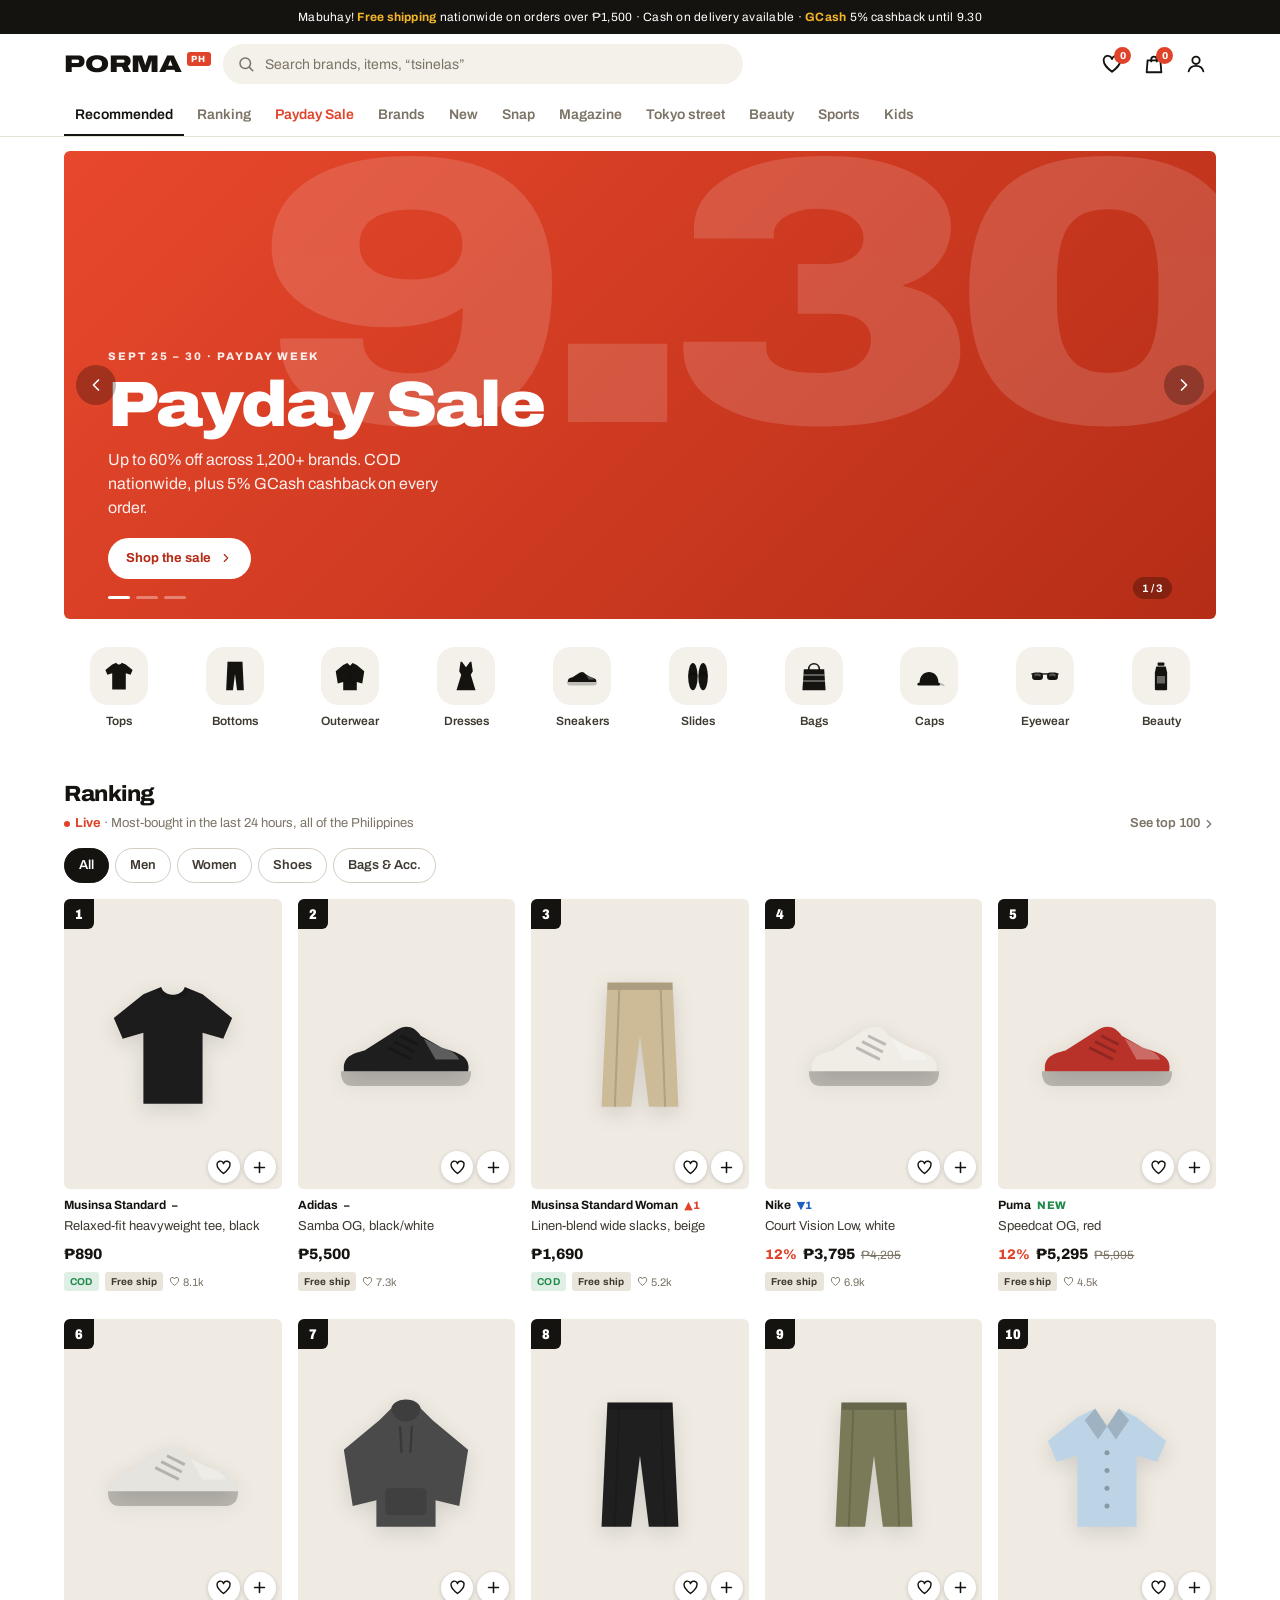
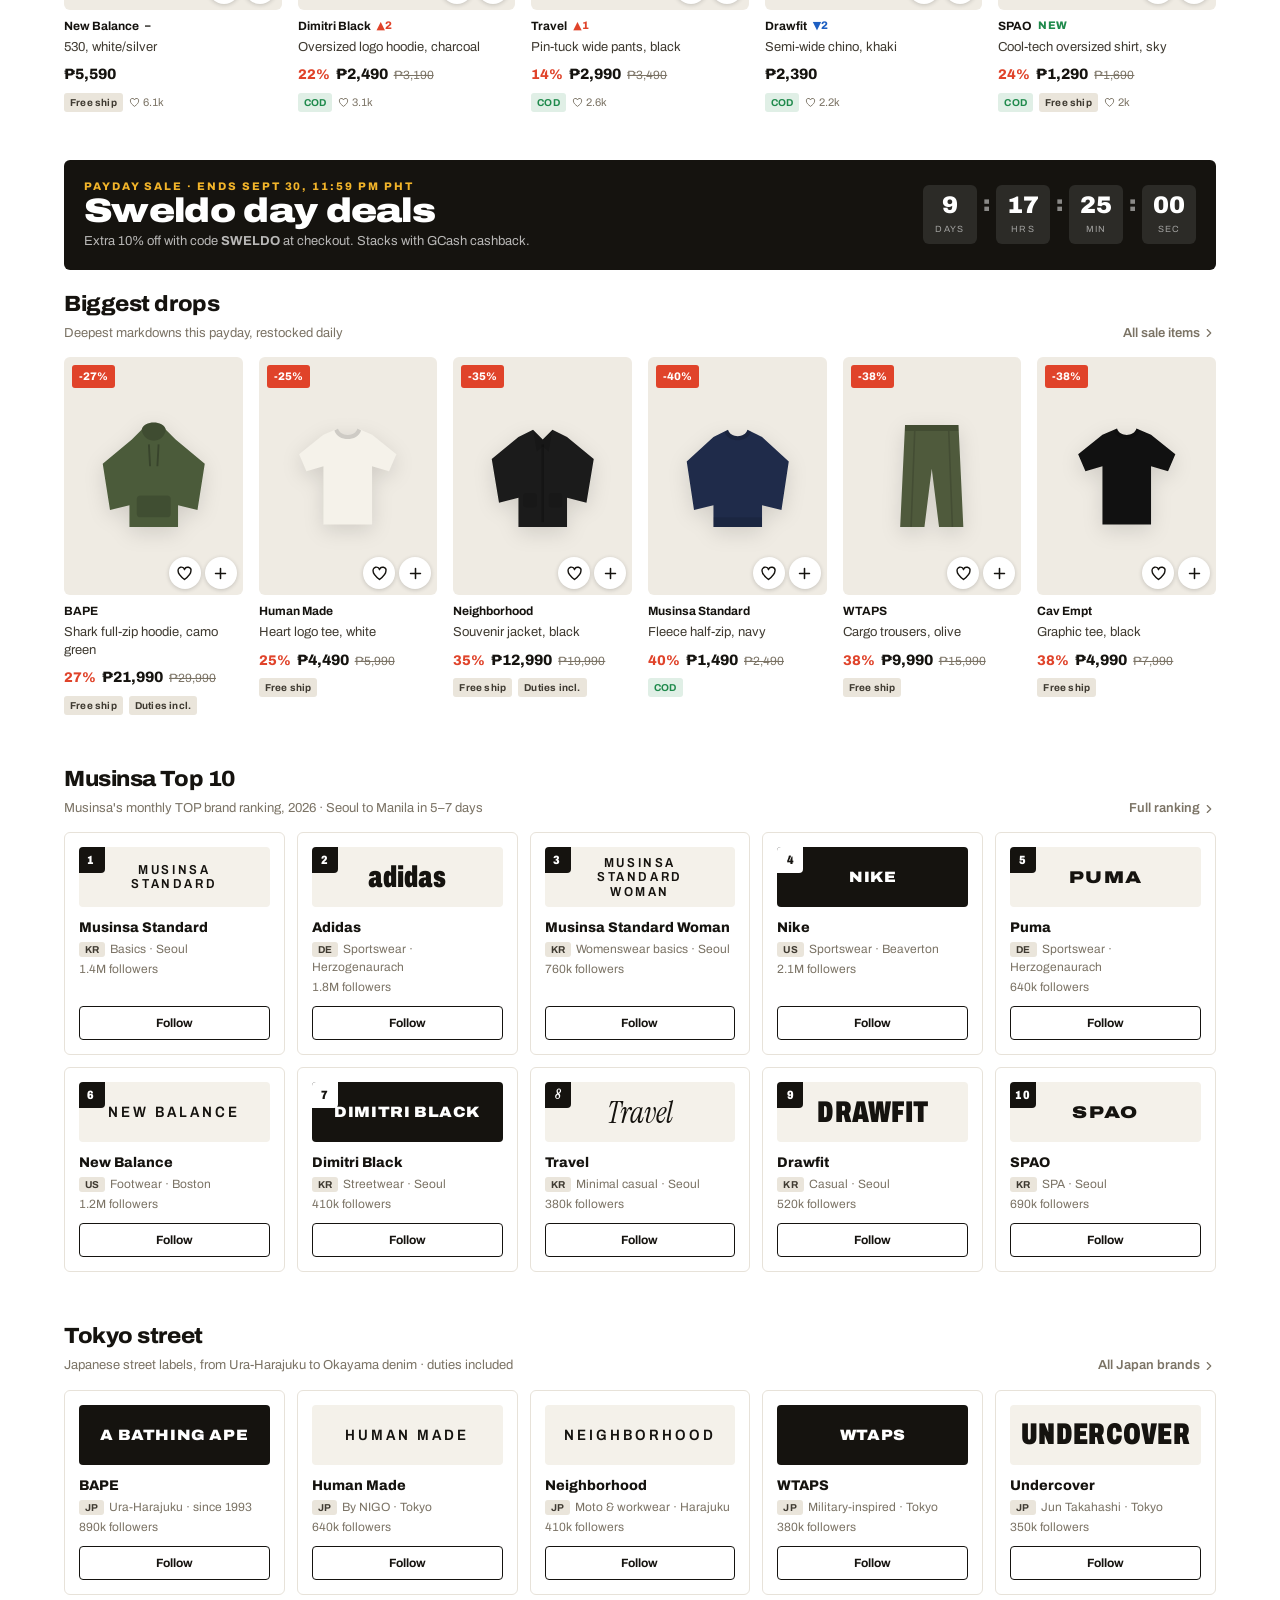
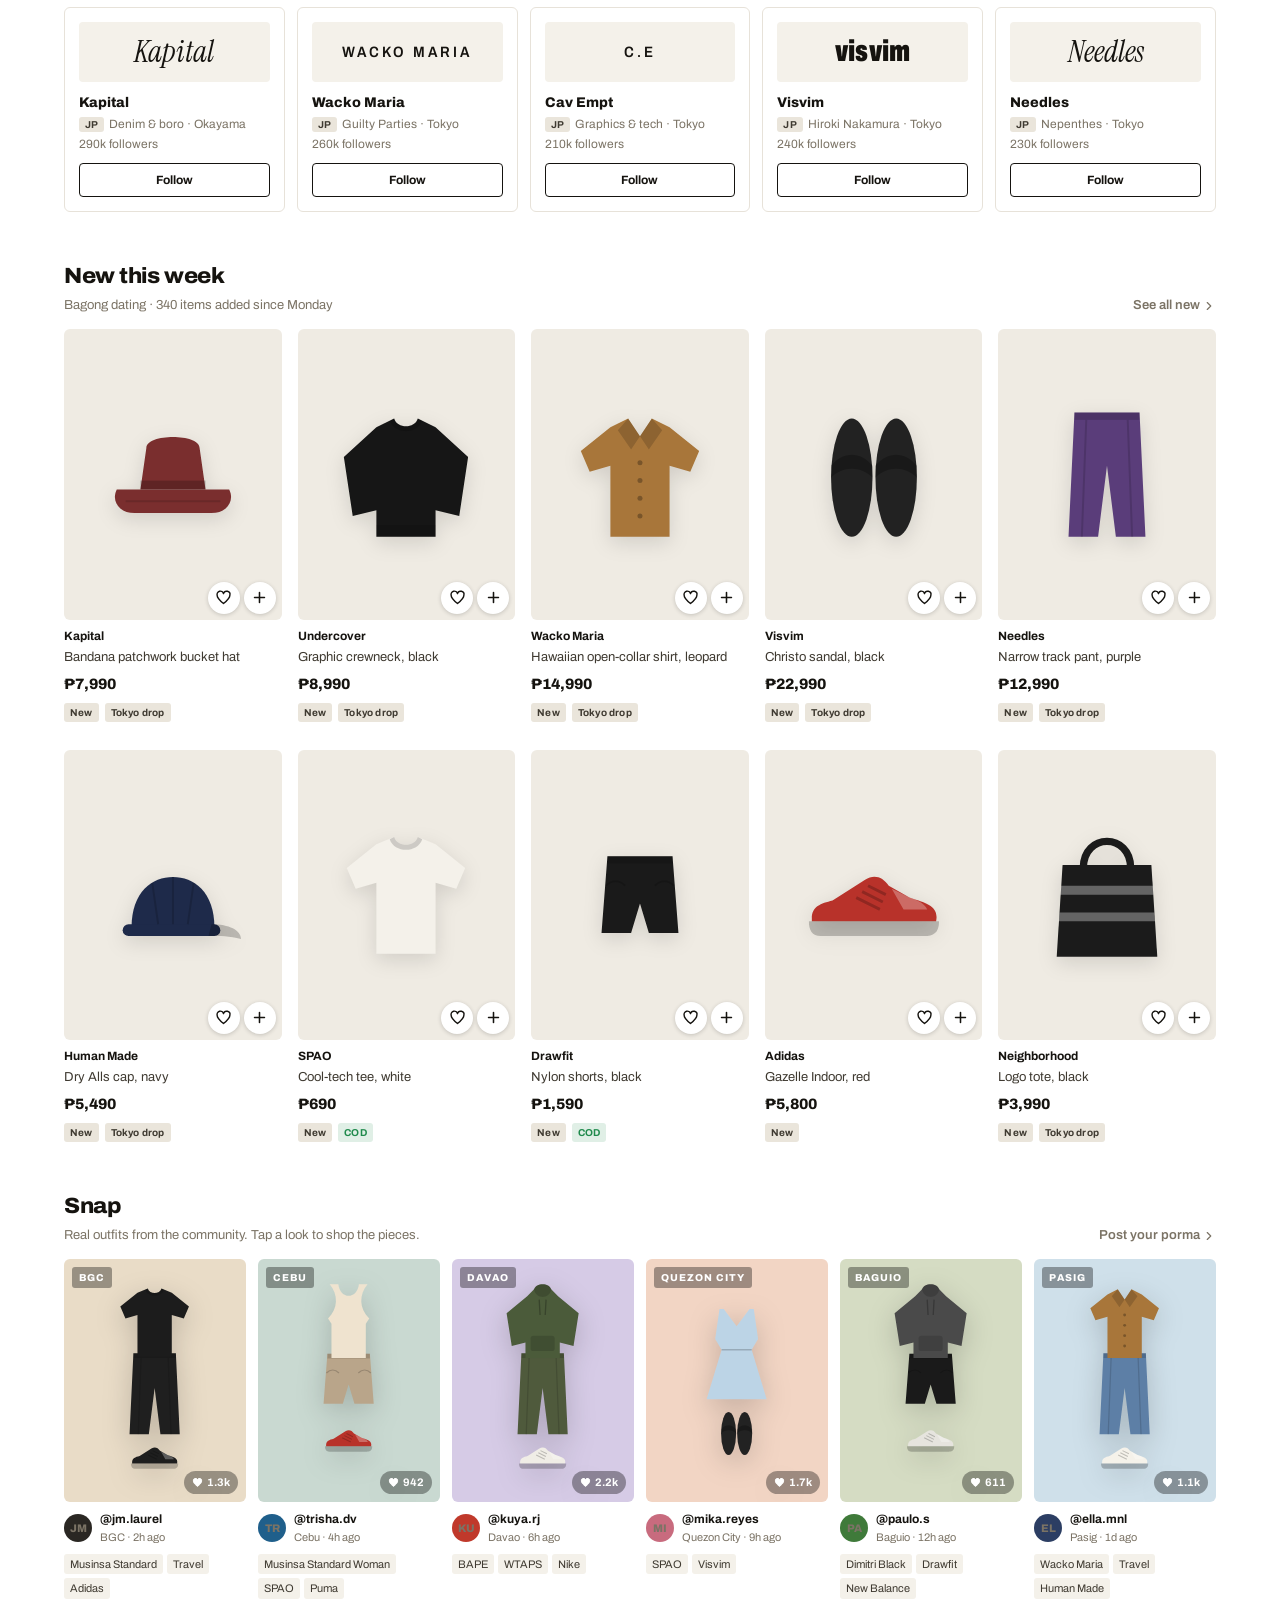
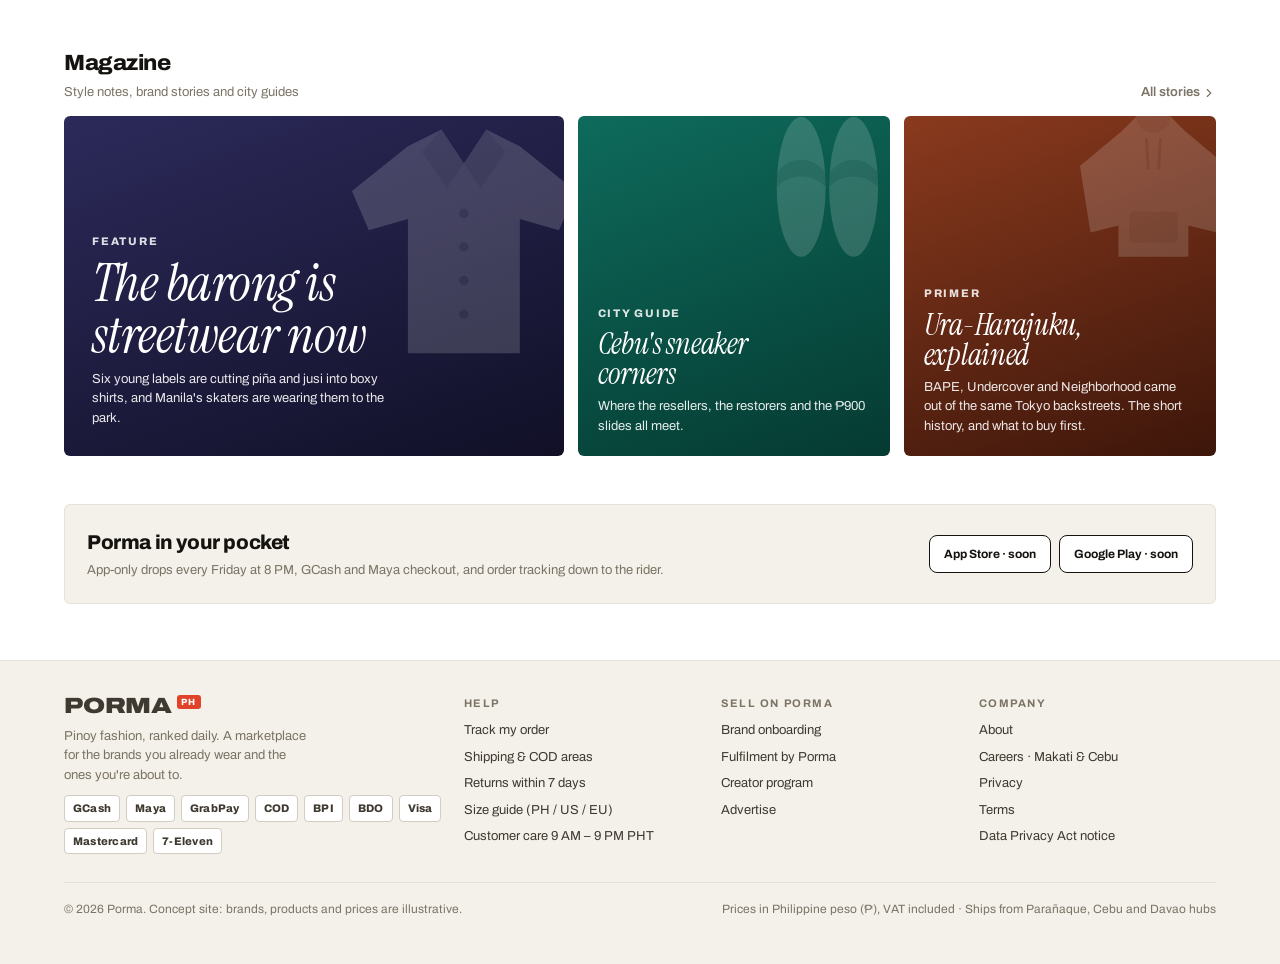
==== commit 0a61f3b3: "Feature Musinsa top-10 and Tokyo street brands on Porma PH Replace the placeholder local brands with" ====
--- a/musinsa-ph/index.html
+++ b/musinsa-ph/index.html
@@ -3,7 +3,7 @@
 <head>
 <meta charset="utf-8">
 <meta name="viewport" content="width=device-width, initial-scale=1, viewport-fit=cover">
-<meta name="description" content="Porma PH: a Musinsa-style fashion marketplace concept for the Philippines. Rankings, payday sale, local brands, Snap community and magazine.">
+<meta name="description" content="Porma PH: a Musinsa-style fashion marketplace concept for the Philippines. Musinsa top 10 brands, Tokyo street labels, live rankings, payday sale, Snap community and magazine.">
 <title>Porma PH</title>
 <link rel="preconnect" href="https://fonts.googleapis.com">
 <link rel="preconnect" href="https://fonts.gstatic.com" crossorigin>
@@ -187,12 +187,16 @@
 @media (min-width:600px){.brands{grid-template-columns:repeat(3,1fr)}}
 @media (min-width:900px){.brands{grid-template-columns:repeat(5,1fr)}}
 .bcard{border:1px solid var(--line);border-radius:var(--radius);padding:14px;display:flex;flex-direction:column;gap:10px;min-width:0}
-.mark{height:60px;display:flex;align-items:center;justify-content:center;background:var(--surface);border-radius:4px;font-size:20px;font-weight:900;letter-spacing:-.01em;overflow:hidden;padding:0 8px;white-space:nowrap}
+.mark{position:relative;height:60px;display:flex;align-items:center;justify-content:center;background:var(--surface);border-radius:4px;font-size:20px;font-weight:900;letter-spacing:-.01em;overflow:hidden;padding:0 8px;white-space:nowrap}
 .mark.wide{font-stretch:125%;letter-spacing:.08em;font-size:17px}
 .mark.narrow{font-stretch:68%;font-size:30px;letter-spacing:.01em}
 .mark.serif{font-family:"Instrument Serif",Georgia,serif;font-style:italic;font-weight:400;font-size:30px;letter-spacing:0}
 .mark.mono{font-stretch:88%;font-weight:600;font-size:15px;letter-spacing:.2em;text-transform:uppercase}
-.mark.box{background:var(--ink);color:var(--paper);font-stretch:110%;font-size:16px;letter-spacing:.04em}
+.mark.box{background:var(--ink);color:var(--paper);font-stretch:110%;font-size:15px;letter-spacing:.04em}
+.mark.stack{white-space:normal;line-height:1.1;font-size:13px;text-align:center;padding-inline:26px}
+.mark .rank{width:26px;height:26px;font-size:12px;border-bottom-right-radius:4px}
+.mark.box .rank{background:var(--paper);color:var(--ink)}
+.bcard p .tag{margin-right:2px}
 .bcard h3{font-size:14px;font-weight:800}
 .bcard p{font-size:12px;color:var(--muted);margin-top:2px}
 .follow{border:1px solid var(--ink);border-radius:4px;padding:7px 0;font-weight:700;font-size:12px;text-align:center;margin-top:auto}
@@ -271,6 +275,7 @@
   <symbol id="s-tank" viewBox="0 0 100 100"><path fill="currentColor" d="M28 6 L38 6 C40 24 60 24 62 6 L72 6 C62 18 62 34 74 46 L70 52 L70 92 L30 92 L30 52 L26 46 C38 34 38 18 28 6 Z"/></symbol>
   <symbol id="s-shirt" viewBox="0 0 100 100"><path fill="currentColor" d="M30 18 L42 12 L50 24 L58 12 L70 18 L90 34 L84 48 L70 44 L70 92 L30 92 L30 44 L16 48 L10 34 Z"/><path fill="rgba(0,0,0,.16)" d="M42 12 L50 24 L44 33 L35 20 Z M58 12 L50 24 L56 33 L65 20 Z"/><g fill="rgba(0,0,0,.28)"><circle cx="50" cy="42" r="1.7"/><circle cx="50" cy="54" r="1.7"/><circle cx="50" cy="66" r="1.7"/><circle cx="50" cy="78" r="1.7"/></g></symbol>
   <symbol id="s-hoodie" viewBox="0 0 100 100"><path fill="currentColor" d="M32 20 L40 12 C42 4 58 4 60 12 L68 20 L92 40 L86 78 L70 74 L70 92 L30 92 L30 74 L14 78 L8 40 Z"/><path fill="rgba(0,0,0,.16)" d="M40 12 C42 4 58 4 60 12 C58 24 42 24 40 12 Z"/><rect fill="rgba(0,0,0,.14)" x="36" y="66" width="28" height="18" rx="3"/><path stroke="rgba(0,0,0,.25)" stroke-width="1.6" fill="none" d="M46 24 L47 42 M54 24 L53 42"/></symbol>
+  <symbol id="s-sweat" viewBox="0 0 100 100"><path fill="currentColor" d="M30 18 L42 12 C44 19 56 19 58 12 L70 18 L92 38 L86 78 L70 74 L70 92 L30 92 L30 74 L14 78 L8 38 Z"/><path fill="rgba(0,0,0,.16)" d="M42 12 C44 19 56 19 58 12 L61 13.5 C58 23 42 23 39 13.5 Z"/><rect fill="rgba(0,0,0,.12)" x="30" y="84" width="40" height="8"/></symbol>
   <symbol id="s-jacket" viewBox="0 0 100 100"><path fill="currentColor" d="M30 18 L42 12 L50 20 L58 12 L70 18 L92 36 L86 72 L70 68 L70 92 L30 92 L30 68 L14 72 L8 36 Z"/><path fill="rgba(0,0,0,.16)" d="M42 12 L50 20 L58 12 L55 30 L50 26 L45 30 Z"/><rect fill="rgba(0,0,0,.24)" x="49" y="24" width="2" height="64"/><rect fill="rgba(0,0,0,.12)" x="34" y="64" width="11" height="12" rx="2"/><rect fill="rgba(0,0,0,.12)" x="55" y="64" width="11" height="12" rx="2"/></symbol>
   <symbol id="s-pants" viewBox="0 0 100 100"><path fill="currentColor" d="M28 8 L72 8 L76 92 L56 92 L50 44 L44 92 L24 92 Z"/><rect fill="rgba(0,0,0,.16)" x="28" y="8" width="44" height="5"/><path stroke="rgba(0,0,0,.14)" stroke-width="1.4" fill="none" d="M36 13 L33 92 M64 13 L67 92"/></symbol>
   <symbol id="s-shorts" viewBox="0 0 100 100"><path fill="currentColor" d="M28 24 L72 24 L76 76 L56 76 L50 56 L44 76 L24 76 Z"/><rect fill="rgba(0,0,0,.16)" x="28" y="24" width="44" height="5"/><path stroke="rgba(0,0,0,.18)" stroke-width="1.4" fill="none" d="M27 44 C31 40 36 40 40 44 M73 44 C69 40 64 40 60 44"/></symbol>
@@ -319,7 +324,7 @@
       <a class="tab" href="#new">New</a>
       <a class="tab" href="#snap">Snap</a>
       <a class="tab" href="#magazine">Magazine</a>
-      <a class="tab" href="#sale">Outlet</a>
+      <a class="tab" href="#tokyo">Tokyo street</a>
       <a class="tab" href="#new">Beauty</a>
       <a class="tab" href="#new">Sports</a>
       <a class="tab" href="#new">Kids</a>
@@ -345,10 +350,10 @@
         <a class="cta" href="#new">See the edit <svg width="14" height="14" aria-hidden="true"><use href="#i-chev"/></svg></a>
       </div>
       <div class="slide s3" role="group" aria-label="3 of 3">
-        <div class="big" aria-hidden="true">PH</div>
-        <div class="eyebrow">Local Brands Week</div>
-        <h2>Made in Manila, Cebu &amp; Davao</h2>
-        <p>120 homegrown labels, one checkout. Free returns on every local brand order this week.</p>
+        <div class="big" aria-hidden="true">×</div>
+        <div class="eyebrow">Seoul × Tokyo</div>
+        <h2>Musinsa's top 10 meets Ura-Harajuku</h2>
+        <p>Musinsa's best-selling brands and Tokyo's street legends, one checkout. Duties included, delivered in 5–7 days.</p>
         <a class="cta" href="#brands">Meet the brands <svg width="14" height="14" aria-hidden="true"><use href="#i-chev"/></svg></a>
       </div>
     </div>
@@ -409,10 +414,18 @@
 
   <section class="sec" id="brands">
     <div class="sec-h">
-      <div><h2>Local brands week</h2><p>Homegrown labels from Manila, Cebu, Davao and Baguio</p></div>
-      <a class="more" href="#brands">All 120 brands <svg width="14" height="14" aria-hidden="true"><use href="#i-chev"/></svg></a>
+      <div><h2>Musinsa Top 10</h2><p>Musinsa's monthly TOP brand ranking, 2026 · Seoul to Manila in 5–7 days</p></div>
+      <a class="more" href="#brands">Full ranking <svg width="14" height="14" aria-hidden="true"><use href="#i-chev"/></svg></a>
     </div>
     <div class="brands" id="brandGrid"></div>
+  </section>
+
+  <section class="sec" id="tokyo">
+    <div class="sec-h">
+      <div><h2>Tokyo street</h2><p>Japanese street labels, from Ura-Harajuku to Okayama denim · duties included</p></div>
+      <a class="more" href="#tokyo">All Japan brands <svg width="14" height="14" aria-hidden="true"><use href="#i-chev"/></svg></a>
+    </div>
+    <div class="brands" id="jpGrid"></div>
   </section>
 
   <section class="sec" id="new">
@@ -450,10 +463,10 @@
         <p>Where the resellers, the restorers and the ₱900 slides all meet.</p>
       </a>
       <a class="story m3" href="#magazine">
-        <svg class="art" viewBox="0 0 100 100" aria-hidden="true" style="color:#fff"><use href="#s-tote"/></svg>
-        <div class="kicker">Craft</div>
-        <h3>Handloom, from Ilocos to your tote</h3>
-        <p>Inside the weaving co-ops turning inabel into everyday bags.</p>
+        <svg class="art" viewBox="0 0 100 100" aria-hidden="true" style="color:#fff"><use href="#s-hoodie"/></svg>
+        <div class="kicker">Primer</div>
+        <h3>Ura-Harajuku, explained</h3>
+        <p>BAPE, Undercover and Neighborhood came out of the same Tokyo backstreets. The short history, and what to buy first.</p>
       </a>
     </div>
   </section>
@@ -512,73 +525,85 @@
 (function(){
   const $=(s,r=document)=>r.querySelector(s), $$=(s,r=document)=>[...r.querySelectorAll(s)];
   const peso=n=>'₱'+n.toLocaleString('en-PH');
-  const fmtK=n=>n>=1000?(n/1000).toFixed(1).replace(/\.0$/,'')+'k':String(n);
+  const fmtK=n=>n>=1e6?(n/1e6).toFixed(1).replace(/\.0$/,'')+'M':n>=1000?(n/1000).toFixed(1).replace(/\.0$/,'')+'k':String(n);
   const store={get(k,d){try{const v=localStorage.getItem('porma:'+k);return v?JSON.parse(v):d}catch(e){return d}},set(k,v){try{localStorage.setItem('porma:'+k,JSON.stringify(v))}catch(e){}}};
   const liked=new Set(store.get('liked',[])), bag=store.get('bag',[]), follows=new Set(store.get('follows',[]));
 
   /* ---------- data (illustrative) ---------- */
   const RANK=[
-    {id:1,b:'Kalye Supply',n:'Oversized boxy tee "Manila"',p:790,w:1190,c:'#2a2723',s:'tee',cat:'men',d:0,l:4210,t:['COD','Free ship']},
-    {id:2,b:'Islas',n:'Linen camp-collar shirt, sand',p:1490,w:2190,c:'#d9c39a',s:'shirt',cat:'men',d:1,l:3880,t:['COD']},
-    {id:3,b:'Tsinelas Club',n:'Recycled rubber slides, marine',p:890,w:0,c:'#1f5f8b',s:'slides',cat:'shoes',d:'new',l:5120,t:['Free ship','GCash 5%']},
-    {id:4,b:'Habi Studio',n:'Inabel stripe tote, indigo',p:1250,w:0,c:'#2c3e8a',s:'tote',cat:'bags',d:0,l:2960,t:['Local']},
-    {id:5,b:'Bagyo Co.',n:'Packable rain shell 2.0',p:2390,w:3490,c:'#f0c419',s:'jacket',cat:'men',d:3,l:6040,t:['COD','Free ship']},
-    {id:6,b:'Sinag',n:'Ribbed tank, cream',p:490,w:0,c:'#efe3cf',s:'tank',cat:'women',d:-2,l:2210,t:['3 for ₱1,200']},
-    {id:7,b:'Baryo Denim',n:'Wide-leg jeans, mid wash',p:1890,w:2590,c:'#6f8fb0',s:'pants',cat:'women',d:1,l:3350,t:['COD']},
-    {id:8,b:'Lakbay',n:'Trail runner "Taal"',p:3990,w:4990,c:'#3f7a3a',s:'sneaker',cat:'shoes',d:-1,l:4470,t:['Free ship']},
-    {id:9,b:'Mahal',n:'Satin slip dress, rose',p:1690,w:0,c:'#c86b7e',s:'dress',cat:'women',d:'new',l:1980,t:['Local']},
-    {id:10,b:'Tahanan',n:'Corduroy bucket hat, walnut',p:690,w:0,c:'#8d5a3b',s:'bucket',cat:'bags',d:0,l:1720,t:['COD']},
-    {id:11,b:'Kalye Supply',n:'Heavyweight hoodie, charcoal',p:1590,w:1990,c:'#4a4a4a',s:'hoodie',cat:'men',d:2,l:2890,t:['COD']},
-    {id:12,b:'Lakbay',n:'Court sneaker, off-white',p:2990,w:0,c:'#e8e2d6',s:'sneaker',cat:'shoes',d:0,l:2650,t:['Free ship']},
-    {id:13,b:'Islas',n:'Drawstring linen shorts',p:990,w:1390,c:'#b9a58a',s:'shorts',cat:'men',d:-1,l:2100,t:['COD']},
-    {id:14,b:'Sinag',n:'Sling bag, tangerine',p:850,w:0,c:'#e8702a',s:'sling',cat:'bags',d:'new',l:1560,t:['GCash 5%']},
-    {id:15,b:'Mahal',n:'Puff-sleeve mini dress, black',p:1490,w:1990,c:'#1a1a1a',s:'dress',cat:'women',d:1,l:1890,t:['COD']},
-    {id:16,b:'Tsinelas Club',n:'Strappy sandals, tan',p:1190,w:0,c:'#b47a4a',s:'slides',cat:'shoes',d:2,l:1430,t:['Local']},
-    {id:17,b:'Tahanan',n:'Six-panel cap, olive',p:590,w:790,c:'#5c6b3a',s:'cap',cat:'bags',d:-2,l:1320,t:['COD']},
-    {id:18,b:'Baryo Denim',n:'Denim overshirt, dark wash',p:2190,w:0,c:'#3d5a80',s:'jacket',cat:'women',d:0,l:1210,t:['Free ship']}
+    {id:1,b:'Musinsa Standard',n:'Relaxed-fit heavyweight tee, black',p:890,w:0,c:'#1c1c1c',s:'tee',cat:'men',d:0,l:8120,t:['COD','Free ship']},
+    {id:2,b:'Adidas',n:'Samba OG, black/white',p:5500,w:0,c:'#1e1e1e',s:'sneaker',cat:'shoes',d:0,l:7350,t:['Free ship']},
+    {id:3,b:'Musinsa Standard Woman',n:'Linen-blend wide slacks, beige',p:1690,w:0,c:'#cdbb98',s:'pants',cat:'women',d:1,l:5240,t:['COD','Free ship']},
+    {id:4,b:'Nike',n:'Court Vision Low, white',p:3795,w:4295,c:'#f0ede6',s:'sneaker',cat:'shoes',d:-1,l:6890,t:['Free ship']},
+    {id:5,b:'Puma',n:'Speedcat OG, red',p:5295,w:5995,c:'#b8322a',s:'sneaker',cat:'shoes',d:'new',l:4470,t:['Free ship']},
+    {id:6,b:'New Balance',n:'530, white/silver',p:5590,w:0,c:'#e6e4de',s:'sneaker',cat:'shoes',d:0,l:6120,t:['Free ship']},
+    {id:7,b:'Dimitri Black',n:'Oversized logo hoodie, charcoal',p:2490,w:3190,c:'#4a4a4a',s:'hoodie',cat:'men',d:2,l:3120,t:['COD']},
+    {id:8,b:'Travel',n:'Pin-tuck wide pants, black',p:2990,w:3490,c:'#1f1f1f',s:'pants',cat:'men',d:1,l:2650,t:['COD']},
+    {id:9,b:'Drawfit',n:'Semi-wide chino, khaki',p:2390,w:0,c:'#7a7a58',s:'pants',cat:'men',d:-2,l:2210,t:['COD']},
+    {id:10,b:'SPAO',n:'Cool-tech oversized shirt, sky',p:1290,w:1690,c:'#bcd4e6',s:'shirt',cat:'women',d:'new',l:1980,t:['COD','Free ship']},
+    {id:11,b:'Musinsa Standard',n:'Boxy linen shirt, sand',p:1490,w:0,c:'#d9c39a',s:'shirt',cat:'men',d:1,l:3890,t:['COD']},
+    {id:12,b:'Adidas',n:'Firebird track jacket, navy',p:4800,w:5600,c:'#1e2a4a',s:'jacket',cat:'women',d:0,l:2980,t:['Free ship']},
+    {id:13,b:'Nike',n:'Heritage crossbody, black',p:1795,w:0,c:'#222222',s:'sling',cat:'bags',d:2,l:1630,t:['Free ship']},
+    {id:14,b:'Musinsa Standard Woman',n:'Ribbed tank, cream',p:590,w:0,c:'#efe3cf',s:'tank',cat:'women',d:'new',l:2540,t:['3 for ₱1,500']},
+    {id:15,b:'New Balance',n:'Logo 6-panel cap, navy',p:1390,w:0,c:'#1e2a4a',s:'cap',cat:'bags',d:-1,l:1270,t:['Free ship']},
+    {id:16,b:'Puma',n:'Logo bucket hat, black',p:1290,w:1590,c:'#1a1a1a',s:'bucket',cat:'bags',d:0,l:980,t:['COD']},
+    {id:17,b:'Dimitri Black',n:'Nylon sling bag, black',p:1590,w:0,c:'#111111',s:'sling',cat:'bags',d:-2,l:1450,t:['COD']},
+    {id:18,b:'Travel',n:'Loose-fit denim, mid blue',p:3290,w:3990,c:'#5d7fa6',s:'pants',cat:'women',d:1,l:1860,t:['COD']}
   ];
   const SALE=[
-    {id:21,b:'Bagyo Co.',n:'Storm parka, navy',p:2990,w:5990,c:'#1e2a4a',s:'jacket',t:['COD']},
-    {id:22,b:'Lakbay',n:'Runner "Mayon", lava red',p:2490,w:4990,c:'#c0392b',s:'sneaker',t:['Free ship']},
-    {id:23,b:'Kalye Supply',n:'Logo hoodie, sand',p:990,w:1990,c:'#cbb897',s:'hoodie',t:['COD']},
-    {id:24,b:'Mahal',n:'Wrap midi dress, teal',p:1190,w:2790,c:'#1f7a7a',s:'dress',t:['GCash 5%']},
-    {id:25,b:'Baryo Denim',n:'Carpenter pants, black',p:1290,w:2590,c:'#232323',s:'pants',t:['COD']},
-    {id:26,b:'Sinag',n:'Oval sunglasses, smoke',p:390,w:990,c:'#2b2b2b',s:'shades',t:['Free ship']}
+    {id:21,b:'BAPE',n:'Shark full-zip hoodie, camo green',p:21990,w:29990,c:'#4b5b3a',s:'hoodie',t:['Free ship','Duties incl.']},
+    {id:22,b:'Human Made',n:'Heart logo tee, white',p:4490,w:5990,c:'#f5f2ea',s:'tee',t:['Free ship']},
+    {id:23,b:'Neighborhood',n:'Souvenir jacket, black',p:12990,w:19990,c:'#1b1b1b',s:'jacket',t:['Free ship','Duties incl.']},
+    {id:24,b:'Musinsa Standard',n:'Fleece half-zip, navy',p:1490,w:2490,c:'#1f2b4a',s:'sweat',t:['COD']},
+    {id:25,b:'WTAPS',n:'Cargo trousers, olive',p:9990,w:15990,c:'#4f5a3c',s:'pants',t:['Free ship']},
+    {id:26,b:'Cav Empt',n:'Graphic tee, black',p:4990,w:7990,c:'#111111',s:'tee',t:['Free ship']}
   ];
   const NEW=[
-    {id:31,b:'Habi Studio',n:'Inabel crossbody, rust',p:1450,w:0,c:'#b04a2a',s:'sling',t:['New','Local']},
-    {id:32,b:'Islas',n:'Piña-blend boxy shirt, ecru',p:2490,w:0,c:'#f1ead8',s:'shirt',t:['New']},
-    {id:33,b:'Kalye Supply',n:'Pocket tee, forest',p:690,w:0,c:'#2f5d3a',s:'tee',t:['New','COD']},
-    {id:34,b:'Lakbay',n:'Water sandal "Siargao"',p:1690,w:0,c:'#111111',s:'slides',t:['New']},
-    {id:35,b:'Baryo Denim',n:'Barrel-leg jeans, raw indigo',p:2290,w:0,c:'#2c3e63',s:'pants',t:['New']},
-    {id:36,b:'Tahanan',n:'Bucket hat, mango gingham',p:790,w:0,c:'#d9a441',s:'bucket',t:['New','COD']},
-    {id:37,b:'Sinag',n:'Ribbed tank, sunset',p:490,w:0,c:'#f08a3c',s:'tank',t:['New']},
-    {id:38,b:'Mahal',n:'Slip dress, sage',p:1690,w:0,c:'#9fb59a',s:'dress',t:['New']},
-    {id:39,b:'Bagyo Co.',n:'Ripstop shorts, stone',p:1190,w:0,c:'#a89f91',s:'shorts',t:['New','COD']},
-    {id:40,b:'Sinag',n:'Mango butter lip balm',p:190,w:0,c:'#f5c542',s:'bottle',t:['New','Beauty']}
+    {id:31,b:'Kapital',n:'Bandana patchwork bucket hat',p:7990,w:0,c:'#7a2e2e',s:'bucket',t:['New','Tokyo drop']},
+    {id:32,b:'Undercover',n:'Graphic crewneck, black',p:8990,w:0,c:'#161616',s:'sweat',t:['New','Tokyo drop']},
+    {id:33,b:'Wacko Maria',n:'Hawaiian open-collar shirt, leopard',p:14990,w:0,c:'#a8763a',s:'shirt',t:['New','Tokyo drop']},
+    {id:34,b:'Visvim',n:'Christo sandal, black',p:22990,w:0,c:'#222222',s:'slides',t:['New','Tokyo drop']},
+    {id:35,b:'Needles',n:'Narrow track pant, purple',p:12990,w:0,c:'#5a3d7a',s:'pants',t:['New','Tokyo drop']},
+    {id:36,b:'Human Made',n:'Dry Alls cap, navy',p:5490,w:0,c:'#1e2a4a',s:'cap',t:['New','Tokyo drop']},
+    {id:37,b:'SPAO',n:'Cool-tech tee, white',p:690,w:0,c:'#f4f1ea',s:'tee',t:['New','COD']},
+    {id:38,b:'Drawfit',n:'Nylon shorts, black',p:1590,w:0,c:'#1a1a1a',s:'shorts',t:['New','COD']},
+    {id:39,b:'Adidas',n:'Gazelle Indoor, red',p:5800,w:0,c:'#b8322a',s:'sneaker',t:['New']},
+    {id:40,b:'Neighborhood',n:'Logo tote, black',p:3990,w:0,c:'#1b1b1b',s:'tote',t:['New','Tokyo drop']}
   ];
   const ALL=[...RANK,...SALE,...NEW];
   const BRANDS=[
-    {name:'Kalye Supply',cls:'narrow',mark:'KALYE',line:'Streetwear · Quezon City',f:48200},
-    {name:'Islas',cls:'wide',mark:'ISLAS',line:'Resort & linen · Cebu',f:31500},
-    {name:'Habi Studio',cls:'serif',mark:'Habi',line:'Handloom bags · Vigan',f:12900},
-    {name:'Bagyo Co.',cls:'box',mark:'BAGYO CO.',line:'Technical outerwear · Baguio',f:27800},
-    {name:'Sinag',cls:'mono',mark:'Sinag',line:'Basics & beauty · Makati',f:55100},
-    {name:'Baryo Denim',cls:'narrow',mark:'BARYO',line:'Denim · Marikina',f:22400},
-    {name:'Lakbay',cls:'wide',mark:'LAKBAY',line:'Footwear · Davao',f:39700},
-    {name:'Mahal',cls:'serif',mark:'Mahal',line:'Dresses · Pasig',f:18300},
-    {name:'Tsinelas Club',cls:'box',mark:'TSINELAS CLUB',line:'Slides & sandals · Iloilo',f:33000},
-    {name:'Tahanan',cls:'mono',mark:'Tahanan',line:'Hats & home · Taguig',f:9600}
+    {name:'Musinsa Standard',cls:'mono stack',mark:'MUSINSA STANDARD',o:'KR',line:'Basics · Seoul',f:1420000,rank:1},
+    {name:'Adidas',cls:'narrow',mark:'adidas',o:'DE',line:'Sportswear · Herzogenaurach',f:1810000,rank:2},
+    {name:'Musinsa Standard Woman',cls:'mono stack',mark:'MUSINSA STANDARD WOMAN',o:'KR',line:'Womenswear basics · Seoul',f:760000,rank:3},
+    {name:'Nike',cls:'box',mark:'NIKE',o:'US',line:'Sportswear · Beaverton',f:2100000,rank:4},
+    {name:'Puma',cls:'wide',mark:'PUMA',o:'DE',line:'Sportswear · Herzogenaurach',f:640000,rank:5},
+    {name:'New Balance',cls:'mono',mark:'new balance',o:'US',line:'Footwear · Boston',f:1230000,rank:6},
+    {name:'Dimitri Black',cls:'box',mark:'DIMITRI BLACK',o:'KR',line:'Streetwear · Seoul',f:410000,rank:7},
+    {name:'Travel',cls:'serif',mark:'Travel',o:'KR',line:'Minimal casual · Seoul',f:380000,rank:8},
+    {name:'Drawfit',cls:'narrow',mark:'DRAWFIT',o:'KR',line:'Casual · Seoul',f:520000,rank:9},
+    {name:'SPAO',cls:'wide',mark:'SPAO',o:'KR',line:'SPA · Seoul',f:690000,rank:10}
+  ];
+  const JP=[
+    {name:'BAPE',cls:'box',mark:'A BATHING APE',o:'JP',line:'Ura-Harajuku · since 1993',f:890000},
+    {name:'Human Made',cls:'mono',mark:'HUMAN MADE',o:'JP',line:'By NIGO · Tokyo',f:640000},
+    {name:'Neighborhood',cls:'mono',mark:'NEIGHBORHOOD',o:'JP',line:'Moto & workwear · Harajuku',f:410000},
+    {name:'WTAPS',cls:'box',mark:'WTAPS',o:'JP',line:'Military-inspired · Tokyo',f:380000},
+    {name:'Undercover',cls:'narrow',mark:'UNDERCOVER',o:'JP',line:'Jun Takahashi · Tokyo',f:350000},
+    {name:'Kapital',cls:'serif',mark:'Kapital',o:'JP',line:'Denim & boro · Okayama',f:290000},
+    {name:'Wacko Maria',cls:'mono',mark:'WACKO MARIA',o:'JP',line:'Guilty Parties · Tokyo',f:260000},
+    {name:'Cav Empt',cls:'mono',mark:'C.E',o:'JP',line:'Graphics & tech · Tokyo',f:210000},
+    {name:'Visvim',cls:'narrow',mark:'visvim',o:'JP',line:'Hiroki Nakamura · Tokyo',f:240000},
+    {name:'Needles',cls:'serif',mark:'Needles',o:'JP',line:'Nepenthes · Tokyo',f:230000}
   ];
   const SNAPS=[
-    {u:'jm.laurel',city:'BGC',ago:'2h',bg:'#e9dcc7',av:'#2a2723',top:['tee','#2a2723'],bot:['pants','#6f8fb0'],sh:['sneaker','#e8e2d6'],l:1284,w:['Kalye Supply','Baryo Denim','Lakbay']},
-    {u:'trisha.dv',city:'Cebu',ago:'4h',bg:'#c9d9d1',av:'#1f5f8b',top:['tank','#efe3cf'],bot:['shorts','#b9a58a'],sh:['slides','#1f5f8b'],l:942,w:['Sinag','Islas','Tsinelas Club']},
-    {u:'kuya.rj',city:'Davao',ago:'6h',bg:'#d6cbe6',av:'#c0392b',top:['jacket','#f0c419'],bot:['pants','#232323'],sh:['sneaker','#c0392b'],l:2210,w:['Bagyo Co.','Lakbay']},
-    {u:'mika.reyes',city:'Quezon City',ago:'9h',bg:'#f2d5c4',av:'#c86b7e',top:['dress','#c86b7e'],bot:null,sh:['slides','#b47a4a'],l:1730,w:['Mahal','Tsinelas Club']},
-    {u:'paulo.s',city:'Baguio',ago:'12h',bg:'#d5dcc3',av:'#3f7a3a',top:['hoodie','#4a4a4a'],bot:['shorts','#a89f91'],sh:['sneaker','#3f7a3a'],l:611,w:['Kalye Supply','Bagyo Co.']},
-    {u:'ella.mnl',city:'Pasig',ago:'1d',bg:'#cfe0ea',av:'#2c3e63',top:['shirt','#f1ead8'],bot:['pants','#2c3e63'],sh:['slides','#111111'],l:1098,w:['Islas','Baryo Denim']}
+    {u:'jm.laurel',city:'BGC',ago:'2h',bg:'#e9dcc7',av:'#2a2723',top:['tee','#1c1c1c'],bot:['pants','#1f1f1f'],sh:['sneaker','#1e1e1e'],l:1284,w:['Musinsa Standard','Travel','Adidas']},
+    {u:'trisha.dv',city:'Cebu',ago:'4h',bg:'#c9d9d1',av:'#1f5f8b',top:['tank','#efe3cf'],bot:['shorts','#b9a58a'],sh:['sneaker','#b8322a'],l:942,w:['Musinsa Standard Woman','SPAO','Puma']},
+    {u:'kuya.rj',city:'Davao',ago:'6h',bg:'#d6cbe6',av:'#c0392b',top:['hoodie','#4b5b3a'],bot:['pants','#4f5a3c'],sh:['sneaker','#f0ede6'],l:2210,w:['BAPE','WTAPS','Nike']},
+    {u:'mika.reyes',city:'Quezon City',ago:'9h',bg:'#f2d5c4',av:'#c86b7e',top:['dress','#bcd4e6'],bot:null,sh:['slides','#222222'],l:1730,w:['SPAO','Visvim']},
+    {u:'paulo.s',city:'Baguio',ago:'12h',bg:'#d5dcc3',av:'#3f7a3a',top:['hoodie','#4a4a4a'],bot:['shorts','#1a1a1a'],sh:['sneaker','#e6e4de'],l:611,w:['Dimitri Black','Drawfit','New Balance']},
+    {u:'ella.mnl',city:'Pasig',ago:'1d',bg:'#cfe0ea',av:'#2c3e63',top:['shirt','#a8763a'],bot:['pants','#5d7fa6'],sh:['sneaker','#f5f2ea'],l:1098,w:['Wacko Maria','Travel','Human Made']}
   ];
-  const KEYWORDS=['linen shirt','rain shell','tsinelas','wide-leg','bucket hat','inabel tote','slip dress','court sneaker'];
+  const KEYWORDS=['musinsa standard','samba','bape','human made','speedcat','kapital','wtaps','new balance 530'];
 
   /* ---------- rendering ---------- */
   const heart='<svg aria-hidden="true"><use href="#i-heart"/></svg>';
@@ -612,7 +637,7 @@
   }
   function brandCard(b){
     const on=follows.has(b.name);
-    return `<div class="bcard"><div class="mark ${b.cls}">${b.mark}</div><div><h3>${b.name}</h3><p>${b.line}</p><p class="num">${fmtK(b.f+(on?1:0))} followers</p></div><button class="follow${on?' on':''}" data-follow="${b.name}" aria-pressed="${on}">${on?'Following':'Follow'}</button></div>`;
+    return `<div class="bcard"><div class="mark ${b.cls}">${b.rank?`<span class="rank num">${b.rank}</span>`:''}${b.mark}</div><div><h3>${b.name}</h3><p><span class="tag">${b.o}</span> ${b.line}</p><p class="num">${fmtK(b.f+(on?1:0))} followers</p></div><button class="follow${on?' on':''}" data-follow="${b.name}" aria-pressed="${on}">${on?'Following':'Follow'}</button></div>`;
   }
   function snapCard(s){
     const use=(sym,x,y,w,h,c)=>`<use href="#s-${sym}" x="${x}" y="${y}" width="${w}" height="${h}" style="color:${c}"/>`;
@@ -627,6 +652,7 @@
   $('#saleRow').innerHTML=SALE.map(p=>card(p,{sale:true})).join('');
   $('#newGrid').innerHTML=NEW.map(p=>card(p)).join('');
   $('#brandGrid').innerHTML=BRANDS.map(brandCard).join('');
+  $('#jpGrid').innerHTML=JP.map(brandCard).join('');
   $('#snapRow').innerHTML=SNAPS.map(snapCard).join('');
 
   /* ---------- toast + badges ---------- */
@@ -657,7 +683,7 @@
     }
     const fl=e.target.closest('[data-follow]');
     if(fl){
-      const name=fl.dataset.follow, b=BRANDS.find(x=>x.name===name);
+      const name=fl.dataset.follow, b=[...BRANDS,...JP].find(x=>x.name===name);
       if(follows.has(name)){follows.delete(name);toast(`Unfollowed ${name}`);}else{follows.add(name);toast(`Following ${name} · you'll see their drops first`);}
       store.set('follows',[...follows]);
       const on=follows.has(name);
@@ -742,7 +768,7 @@
   tick();setInterval(tick,1000);
 
   /* ---------- section tabs follow scroll ---------- */
-  const tabs=$$('#tabs .tab'), secs=['ranking','sale','brands','new','snap','magazine'].map(id=>$('#'+id));
+  const tabs=$$('#tabs .tab'), secs=['ranking','sale','brands','tokyo','new','snap','magazine'].map(id=>$('#'+id));
   let ticking=false;
   function spy(){
     ticking=false;
